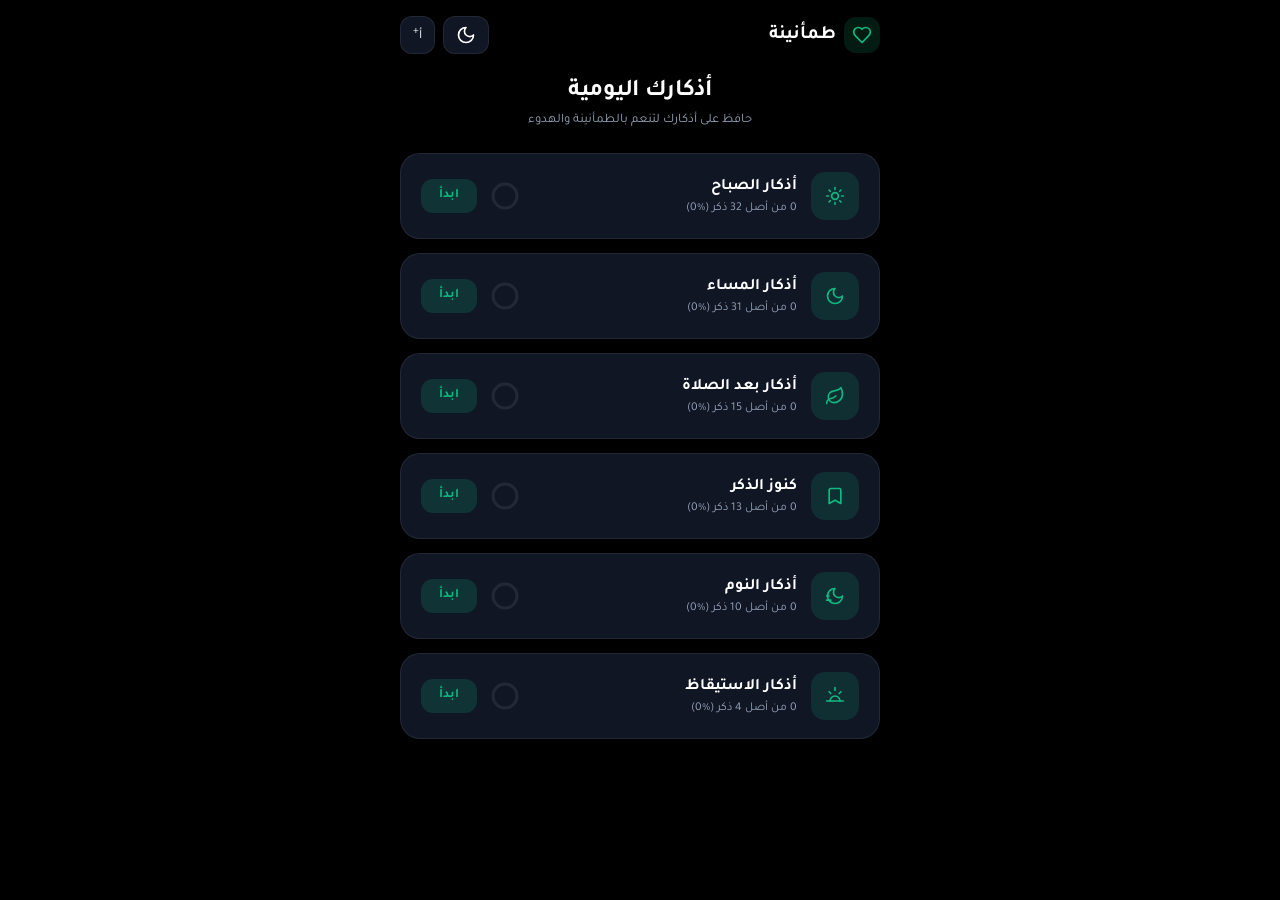
==== index.html @ 7665245e "Prevent touchend double-tap zoom on the counter" ====
<!DOCTYPE html>
<html lang="ar" dir="rtl" class="dark">
<head>
    <meta charset="UTF-8">
    <meta name="viewport" content="width=device-width, initial-scale=1.0, maximum-scale=1.0, user-scalable=no, viewport-fit=cover">
    <title>تطبيق الأذكار - طمأنينة</title>
    <link rel="manifest" href="manifest.json">
    <meta name="theme-color" content="#10b981">
    <link rel="apple-touch-icon" href="icons/icon.svg">
    <meta name="apple-mobile-web-app-capable" content="yes">
    <!-- خط Tajawal الأنيق -->
    <link href="https://fonts.googleapis.com/css2?family=Tajawal:wght@400;500;700&display=swap" rel="stylesheet">
    <style>
        :root {
            --bg-color: #ffffff;
            --text-color: #0f172a;
            --card-bg: #f8fafc;
            --card-border: #e2e8f0;
            --subtext: #64748b;
            --accent: #10b981;
            --accent-bg: rgba(16, 185, 129, 0.12);
            --icon-bg: rgba(16, 185, 129, 0.12);
        }

        /* الوضع الليلي الملكي: خلفية سوداء وبطاقات كحلية داكنة فاخرة */
        html.dark {
            --bg-color: #000000;
            --text-color: #ffffff;
            --card-bg: #111625;
            --card-border: rgba(255, 255, 255, 0.08);
            --subtext: #94a3b8;
            --accent: #10b981;
            --accent-bg: rgba(16, 185, 129, 0.18);
            --icon-bg: rgba(16, 185, 129, 0.15);
        }

        * {
            box-sizing: border-box;
            margin: 0;
            padding: 0;
            -webkit-tap-highlight-color: transparent;
            font-family: 'Tajawal', 'Segoe UI', Tahoma, -apple-system, BlinkMacSystemFont, sans-serif;
        }

        body {
            background-color: var(--bg-color);
            color: var(--text-color);
            min-height: 100vh;
            padding: 16px 16px 40px;
            display: flex;
            flex-direction: column;
            align-items: center;
            touch-action: manipulation;
            transition: background-color 0.3s ease, color 0.3s ease;
        }

        button {
            touch-action: manipulation;
            user-select: none;
            -webkit-user-select: none;
        }

        .container {
            width: 100%;
            max-width: 480px;
        }

        nav {
            width: 100%;
            max-width: 480px;
            display: flex;
            justify-content: space-between;
            align-items: center;
            margin-bottom: 24px;
        }

        .logo {
            display: flex;
            align-items: center;
            gap: 8px;
            font-weight: 700;
            font-size: 19px;
        }

        .logo-icon-box {
            padding: 8px;
            background-color: var(--icon-bg);
            color: var(--accent);
            border-radius: 12px;
            display: flex;
            align-items: center;
            justify-content: center;
        }

        .theme-btn {
            background: var(--card-bg);
            border: 1px solid var(--card-border);
            color: inherit;
            padding: 8px 12px;
            border-radius: 12px;
            cursor: pointer;
            display: flex;
            align-items: center;
            justify-content: center;
        }

        .nav-actions {
            display: flex;
            align-items: center;
            gap: 8px;
        }

        .header-title {
            text-align: center;
            margin-bottom: 24px;
        }

        .header-title h1 {
            font-size: 24px;
            font-weight: 700;
            margin-bottom: 6px;
            letter-spacing: -0.3px;
        }

        .header-title p {
            font-size: 13px;
            color: var(--subtext);
        }

        .card {
            background-color: var(--card-bg);
            border: 1px solid var(--card-border);
            border-radius: 20px;
            padding: 18px 20px;
            margin-bottom: 14px;
            display: flex;
            justify-content: space-between;
            align-items: center;
            cursor: pointer;
            box-shadow: 0 4px 20px rgba(0, 0, 0, 0.15);
            transition: transform 0.2s ease, border-color 0.2s ease;
        }

        .card:active {
            transform: scale(0.98);
        }

        .card-right {
            display: flex;
            align-items: center;
            gap: 14px;
        }

        .card-icon {
            width: 48px;
            height: 48px;
            background-color: var(--icon-bg);
            color: var(--accent);
            border-radius: 14px;
            display: flex;
            align-items: center;
            justify-content: center;
        }

        .card-title {
            font-size: 16px;
            font-weight: 700;
        }

        .card-desc {
            font-size: 12px;
            color: var(--subtext);
            margin-top: 4px;
            direction: rtl;
        }

        .card-left {
            display: flex;
            align-items: center;
            gap: 12px;
        }

        .btn-action {
            background-color: var(--accent-bg);
            color: var(--accent);
            border: none;
            padding: 9px 18px;
            border-radius: 12px;
            font-size: 13px;
            font-weight: 700;
            cursor: pointer;
        }

        .progress-ring-svg {
            width: 32px;
            height: 32px;
            transform: rotate(-90deg);
        }

        .progress-ring-circle-bg {
            stroke: var(--card-border);
            stroke-width: 3;
            fill: transparent;
        }

        .progress-ring-circle {
            stroke: var(--accent);
            stroke-width: 3;
            stroke-linecap: round;
            fill: transparent;
            transition: stroke-dashoffset 0.35s ease;
        }

        .hidden { display: none !important; }

        .top-bar {
            display: flex;
            justify-content: space-between;
            align-items: center;
            margin-bottom: 14px;
        }

        .btn-back {
            background: none;
            border: none;
            color: var(--subtext);
            font-size: 13px;
            font-weight: 500;
            cursor: pointer;
            display: flex;
            align-items: center;
            gap: 4px;
        }

        .progress-text {
            font-size: 12px;
            background: var(--card-border);
            padding: 4px 12px;
            border-radius: 20px;
            color: var(--subtext);
            font-weight: 500;
        }

        .btn-reset-section {
            background: rgba(220, 38, 38, 0.15);
            color: #ef4444;
            border: none;
            padding: 6px 10px;
            border-radius: 10px;
            font-size: 12px;
            font-weight: bold;
            cursor: pointer;
            display: flex;
            align-items: center;
            gap: 4px;
        }

        .progress-bar-bg {
            width: 100%;
            height: 6px;
            background: var(--card-border);
            border-radius: 10px;
            margin-bottom: 20px;
            overflow: hidden;
        }

        .progress-bar-fill {
            height: 100%;
            background: var(--accent);
            width: 0%;
            transition: width 0.3s ease;
        }

        .zikr-card {
            background: var(--card-bg);
            border: 1px solid var(--card-border);
            border-radius: 24px;
            padding: 24px;
            min-height: 340px;
            display: flex;
            flex-direction: column;
            justify-content: space-between;
            text-align: center;
            box-shadow: 0 8px 30px rgba(0, 0, 0, 0.2);
        }

        .zikr-text {
            font-size: 19px;
            line-height: 1.8;
            font-weight: 500;
            white-space: pre-line;
        }

        .zikr-benefit {
            font-size: 12px;
            color: var(--accent);
            background: var(--accent-bg);
            padding: 12px;
            border-radius: 14px;
            text-align: right;
            margin-top: 14px;
            line-height: 1.6;
            border: 1px solid rgba(16, 185, 129, 0.2);
        }

        .zikr-note {
            font-size: 12px;
            color: var(--subtext);
            background: var(--card-border);
            padding: 12px;
            border-radius: 14px;
            text-align: right;
            margin-top: 14px;
            line-height: 1.6;
            border: 1px solid transparent;
        }

        .controls {
            display: flex;
            flex-wrap: nowrap;
            align-items: center;
            justify-content: space-between;
            touch-action: manipulation;
            user-select: none;
            -webkit-user-select: none;
            margin-top: 24px;
            padding-top: 16px;
            border-top: 1px solid var(--card-border);
            gap: 6px;
        }

        .counter-btn {
            background-color: var(--accent);
            color: #ffffff;
            border: none;
            touch-action: none;
            padding: 14px 22px;
            min-height: 48px;
            border-radius: 16px;
            font-size: 18px;
            font-weight: 700;
            cursor: pointer;
            flex: 1;
            min-width: 0;
            display: flex;
            align-items: center;
            justify-content: center;
            gap: 6px;
            order: 1;
            box-shadow: 0 4px 12px rgba(16, 185, 129, 0.3);
        }

        .next-btn {
            background-color: var(--card-border);
            color: var(--text-color);
            border: none;
            width: 48px;
            height: 46px;
            padding: 0;
            border-radius: 16px;
            font-size: 13px;
            font-weight: 700;
            cursor: pointer;
            order: 2;
            display: flex;
            align-items: center;
            justify-content: center;
            flex: 0 0 48px;
        }

        .reset-item-btn {
            background-color: var(--card-border);
            color: var(--subtext);
            border: none;
            padding: 14px;
            border-radius: 16px;
            cursor: pointer;
            order: 3;
            display: flex;
            align-items: center;
            justify-content: center;
        }

        .icon-svg {
            width: 20px;
            height: 20px;
            fill: none;
            stroke: currentColor;
            stroke-width: 2;
            stroke-linecap: round;
            stroke-linejoin: round;
        }

        .modal-overlay {
            position: fixed;
            top:0; left:0; right:0; bottom:0;
            background: rgba(0,0,0,0.8);
            display: flex;
            align-items: center;
            justify-content: center;
            padding: 16px;
            z-index: 100;
        }

        .modal-box {
            background: var(--card-bg);
            border: 1px solid var(--card-border);
            padding: 24px;
            border-radius: 20px;
            max-width: 320px;
            width: 100%;
            text-align: center;
        }

        .modal-btns {
            display: flex;
            gap: 8px;
            margin-top: 16px;
        }

        .btn-confirm { flex: 1; padding: 11px; background: #dc2626; color: #fff; border: none; border-radius: 12px; font-weight: bold; cursor: pointer; }
        .btn-cancel { flex: 1; padding: 11px; background: var(--card-border); color: var(--text-color); border: none; border-radius: 12px; cursor: pointer; }
    </style>
</head>
<body>

    <div class="container">
        <nav>
            <div class="logo">
                <div class="logo-icon-box">
                    <svg class="icon-svg" viewBox="0 0 24 24"><path d="M19 14c1.49-1.46 3-3.21 3-5.5A5.5 5.5 0 0 0 16.5 3c-1.76 0-3 .5-4.5 2-1.5-1.5-2.74-2-4.5-2A5.5 5.5 0 0 0 2 8.5c0 2.3 1.5 4.05 3 5.5l7 7Z"/></svg>
                </div>
                <span>طمأنينة</span>
            </div>
            <div class="nav-actions">
                <button class="theme-btn" onclick="toggleTheme()" id="theme-btn">
                    <svg class="icon-svg" id="theme-icon" viewBox="0 0 24 24"><path d="M12 3a6 6 0 0 0 9 9 9 9 0 1 1-9-9Z"/></svg>
                </button>
                <button class="theme-btn" onclick="cycleFontSize()" id="font-size-btn" aria-label="تكبير خط الذكر" title="تكبير خط الذكر">
                    <span aria-hidden="true">أ<sup>+</sup></span>
                </button>
            </div>
        </nav>

        <div id="dashboard-view">
            <div class="header-title">
                <h1>أذكارك اليومية</h1>
                <p>حافظ على أذكارك لتنعم بالطمأنينة والهدوء</p>
            </div>

            <div id="sections-grid"></div>
        </div>

        <div id="zikr-view" class="hidden">
            <div class="top-bar">
                <button class="btn-back" onclick="showDashboard()">
                    <svg class="icon-svg" style="width: 16px; height: 16px;" viewBox="0 0 24 24"><path d="m9 18 6-6-6-6"/></svg>
                    الرئيسية
                </button>
                <div style="display: flex; gap: 8px; align-items: center;">
                    <span class="progress-text" id="progress-text">0 / 0 ذكر</span>
                    <button class="btn-reset-section" onclick="triggerResetSection()">
                        <svg class="icon-svg" style="width: 14px; height: 14px;" viewBox="0 0 24 24"><path d="M3 12a9 9 0 1 0 9-9 9.75 9.75 0 0 0-6.74 2.74L3 8"/><path d="M3 3v5h5"/></svg>
                        تصفير
                    </button>
                </div>
            </div>

            <div class="progress-bar-bg">
                <div class="progress-bar-fill" id="progress-bar"></div>
            </div>

            <div class="zikr-card">
                <div>
                    <p class="zikr-text" id="zikr-text"></p>
                    <div class="zikr-benefit hidden" id="zikr-benefit"></div>
                    <div class="zikr-note hidden" id="zikr-note"></div>
                </div>

                <div class="controls">
                    <button class="counter-btn" id="counter-btn">
                        <span id="counter-current">0</span> / <span id="counter-target" style="opacity: 0.7; font-size: 14px;">0</span>
                    </button>

                    <button class="next-btn" onclick="nextZikrManual()" aria-label="الذكر التالي">
                        <svg class="icon-svg" style="width: 16px; height: 16px;" viewBox="0 0 24 24"><path d="m15 18-6-6 6-6"/></svg>
                    </button>

                    <button class="next-btn" onclick="previousZikrManual()" id="previous-btn" aria-label="الذكر السابق">
                        <svg class="icon-svg" style="width: 16px; height: 16px;" viewBox="0 0 24 24"><path d="m9 18 6-6-6-6"/></svg>
                    </button>

                    <button class="reset-item-btn" onclick="resetCurrentCount()" title="تصفير العداد للذكر">
                        <svg class="icon-svg" style="width: 18px; height: 18px;" viewBox="0 0 24 24"><path d="M3 12a9 9 0 1 0 9-9 9.75 9.75 0 0 0-6.74 2.74L3 8"/><path d="M3 3v5h5"/></svg>
                    </button>
                </div>
            </div>
        </div>

        <div id="completion-view" class="hidden" style="text-align: center; padding-top: 40px;">
            <div class="logo-icon-box" style="width: 64px; height: 64px; margin: 0 auto 16px; border-radius: 50%;">
                <svg class="icon-svg" style="width: 32px; height: 32px;" viewBox="0 0 24 24"><path d="M11 20A7 7 0 0 1 9.8 6.1C15.5 5 17 4.48 19 2c1 2 2 4.18 2 8 0 5.5-4.78 10-10 10Z"/><path d="M2 21c0-3 1.85-5.36 5.08-6C9.5 14.52 12 13 13 12"/></svg>
            </div>
            <h2 style="font-size: 22px; font-weight: bold; margin-bottom: 8px;">🌿 بارك الله فيك</h2>
            <p style="font-size: 14px; color: var(--subtext); margin-bottom: 24px;">أتممت أذكار هذا القسم بالكامل.</p>
            <button class="btn-action" onclick="showDashboard()" style="padding: 12px 28px; font-size: 14px;">
                العودة للرئيسية
            </button>
        </div>
    </div>

    <div class="modal-overlay hidden" id="reset-modal">
        <div class="modal-box">
            <h3 style="font-size: 18px; font-weight: bold; margin-bottom: 8px;">تصفير القسم؟</h3>
            <p style="font-size: 13px; color: var(--subtext);">هل أنت متأكد من رغبتك في إعادة ضبط هذا القسم بالكامل؟</p>
            <div class="modal-btns">
                <button class="btn-confirm" onclick="confirmResetSection()">نعم، تصفير</button>
                <button class="btn-cancel" onclick="closeResetModal()">إلغاء</button>
            </div>
        </div>
    </div>

    <script src="data/azkar.js"></script>
    <script>
        function safeGetStorage(key, defaultValue) {
            try {
                var v = localStorage.getItem(key);
                return v ? JSON.parse(v) : defaultValue;
            } catch (e) { return defaultValue; }
        }
        function safeSetStorage(key, value) {
            try { localStorage.setItem(key, JSON.stringify(value)); } catch (e) {}
        }

        var iconsMap = {
            sun: '<svg class="icon-svg" viewBox="0 0 24 24"><circle cx="12" cy="12" r="4"/><path d="M12 2v2"/><path d="M12 20v2"/><path d="m4.93 4.93 1.41 1.41"/><path d="m17.66 17.66 1.41 1.41"/><path d="M2 12h2"/><path d="M20 12h2"/><path d="m6.34 17.66-1.41 1.41"/><path d="m19.07 4.93-1.41 1.41"/></svg>',
            moon: '<svg class="icon-svg" viewBox="0 0 24 24"><path d="M12 3a6 6 0 0 0 9 9 9 9 0 1 1-9-9Z"/></svg>',
            prayer: '<svg class="icon-svg" viewBox="0 0 24 24"><path d="M11 20A7 7 0 0 1 9.8 6.1C15.5 5 17 4.48 19 2c1 2 2 4.18 2 8 0 5.5-4.78 10-10 10Z"/><path d="M2 21c0-3 1.85-5.36 5.08-6C9.5 14.52 12 13 13 12"/></svg>',
            treasures: '<svg class="icon-svg" viewBox="0 0 24 24"><path d="m19 21-7-4-7 4V5a2 2 0 0 1 2-2h10a2 2 0 0 1 2 2v16z"/></svg>',
            sleep: '<svg class="icon-svg" viewBox="0 0 24 24"><path d="M12 3a6 6 0 0 0 9 9 9 9 0 1 1-9-9Z"/><path d="M2 12h3"/><path d="M2 17h5"/></svg>',
            wake: '<svg class="icon-svg" viewBox="0 0 24 24"><path d="M12 2v3"/><path d="m4.9 6.9 2.1 2.1"/><path d="m17 9 2.1-2.1"/><path d="M2 18h20"/><path d="M6 18a6 6 0 0 1 12 0"/></svg>'
        };

        var currentSection = null;
        var activeIndex = 0;
        var activeZikrCount = 0;
        var progressData = safeGetStorage('azkar_user_progress', {});
        var fontSizes = [19, 23, 27];
        var currentFontSize = safeGetStorage('azkar_font_size', 19);
        if (fontSizes.indexOf(currentFontSize) === -1) currentFontSize = 19;

        function initDashboard() {
            try {
                var grid = document.getElementById('sections-grid');
                if (!grid) return;
                grid.innerHTML = '';
                
                var r = 12;
                var circum = 2 * Math.PI * r;

                for (var i = 0; i < azkarData.length; i++) {
                    var section = azkarData[i];
                    var totalItems = section.items.length;
                    var savedIndex = (progressData[section.id] && progressData[section.id].currentIndex) || 0;
                    var isFinished = (progressData[section.id] && progressData[section.id].finished) || false;
                    
                    var percent = Math.round((savedIndex / totalItems) * 100);
                    if (isFinished) percent = 100;
                    if (percent > 100) percent = 100;

                    var offset = circum - (percent / 100) * circum;
                    var btnLabel = percent === 100 ? 'إعادة' : (savedIndex > 0 ? 'متابعة' : 'ابدأ');

                    var card = document.createElement('div');
                    card.className = "card";
                    card.setAttribute('onclick', "startSection('" + section.id + "')");

                    card.innerHTML = 
                        '<div class="card-right">' +
                            '<div class="card-icon">' + (iconsMap[section.iconKey] || '') + '</div>' +
                            '<div>' +
                                '<div class="card-title">' + section.title + '</div>' +
                                '<div class="card-desc">' + savedIndex + ' من أصل ' + totalItems + ' ذكر (%' + percent + ')</div>' +
                            '</div>' +
                        '</div>' +
                        '<div class="card-left">' +
                            '<svg class="progress-ring-svg">' +
                                '<circle class="progress-ring-circle-bg" cx="16" cy="16" r="' + r + '"/>' +
                                '<circle class="progress-ring-circle" cx="16" cy="16" r="' + r + '" stroke-dasharray="' + circum + '" stroke-dashoffset="' + offset + '"/>' +
                            '</svg>' +
                            '<button class="btn-action">' + btnLabel + '</button>' +
                        '</div>';

                    grid.appendChild(card);
                }
            } catch (e) {}
        }

        function startSection(sectionId) {
            try {
                currentSection = null;
                for (var i = 0; i < azkarData.length; i++) {
                    if (azkarData[i].id === sectionId) {
                        currentSection = azkarData[i];
                        break;
                    }
                }
                if (!currentSection) return;

                if (!progressData[sectionId]) {
                    progressData[sectionId] = { currentIndex: 0, currentZikrCount: 0, finished: false };
                }
                if (progressData[sectionId].finished) {
                    progressData[sectionId].currentIndex = 0;
                    progressData[sectionId].currentZikrCount = 0;
                    progressData[sectionId].finished = false;
                }

                activeIndex = progressData[sectionId].currentIndex || 0;
                activeZikrCount = progressData[sectionId].currentZikrCount || 0;

                if (activeIndex >= currentSection.items.length) {
                    activeIndex = 0;
                    activeZikrCount = 0;
                    saveProgress();
                }

                document.getElementById('dashboard-view').classList.add('hidden');
                document.getElementById('completion-view').classList.add('hidden');
                document.getElementById('zikr-view').classList.remove('hidden');
                
                renderZikr();
            } catch (e) {}
        }

        function renderZikr() {
            try {
                if (!currentSection || !currentSection.items) return;
                if (activeIndex >= currentSection.items.length) {
                    finishSection();
                    return;
                }

                var currentZikr = currentSection.items[activeIndex];
                document.getElementById('zikr-text').innerText = currentZikr.text;
                
                var benefitBox = document.getElementById('zikr-benefit');
                if (currentZikr.benefit) {
                    benefitBox.innerText = currentZikr.benefit;
                    benefitBox.classList.remove('hidden');
                } else {
                    benefitBox.classList.add('hidden');
                }

                var noteBox = document.getElementById('zikr-note');
                if (currentZikr.note) {
                    noteBox.innerText = currentZikr.note;
                    noteBox.classList.remove('hidden');
                } else {
                    noteBox.classList.add('hidden');
                }

                var total = currentSection.items.length;
                document.getElementById('progress-text').innerText = activeIndex + ' / ' + total + ' ذكر';
                var barPercent = Math.round((activeIndex / total) * 100);
                document.getElementById('progress-bar').style.width = barPercent + '%';

                document.getElementById('counter-current').innerText = activeZikrCount;
                document.getElementById('counter-target').innerText = currentZikr.count;

                var previousBtn = document.getElementById('previous-btn');
                if (previousBtn) {
                    var isFirstZikr = activeIndex === 0;
                    previousBtn.disabled = isFirstZikr;
                    previousBtn.style.opacity = isFirstZikr ? '0.4' : '1';
                    previousBtn.style.pointerEvents = isFirstZikr ? 'none' : 'auto';
                }
            } catch (e) {}
        }

        function incrementCounter() {
            try {
                if (!currentSection || !currentSection.items) return;
                var currentZikr = currentSection.items[activeIndex];
                if (activeZikrCount < currentZikr.count) {
                    activeZikrCount++;
                    document.getElementById('counter-current').innerText = activeZikrCount;
                    saveProgress();

                    if (navigator.vibrate) navigator.vibrate(15);

                    if (activeZikrCount === currentZikr.count) {
                        setTimeout(function() {
                            activeIndex++;
                            activeZikrCount = 0;
                            saveProgress();
                            renderZikr();
                        }, 350);
                    }
                }
            } catch (e) {}
        }

        function nextZikrManual() {
            try {
                activeIndex++;
                activeZikrCount = 0;
                saveProgress();
                renderZikr();
            } catch (e) {}
        }

        var lastCounterPointerTime = 0;

        function initCounterButton() {
            try {
                var counterButton = document.getElementById('counter-btn');
                if (!counterButton) return;

                var countFromDirectPress = function(event) {
                    event.preventDefault();
                    if (typeof event.button === 'number' && event.button !== 0) return;
                    lastCounterPointerTime = Date.now();
                    incrementCounter();
                };

                if ('PointerEvent' in window) {
                    counterButton.addEventListener('pointerdown', countFromDirectPress);
                } else if ('ontouchstart' in window) {
                    counterButton.addEventListener('touchstart', countFromDirectPress, { passive: false });
                }

                counterButton.addEventListener('touchend', function(event) {
                    event.preventDefault();
                }, { passive: false });

                counterButton.addEventListener('dblclick', function(event) {
                    event.preventDefault();
                });

                counterButton.addEventListener('keydown', function(event) {
                    if (event.key !== 'Enter' && event.key !== ' ') return;
                    event.preventDefault();
                    incrementCounter();
                });

                counterButton.addEventListener('click', function(event) {
                    event.preventDefault();
                    if (Date.now() - lastCounterPointerTime < 400) return;
                    incrementCounter();
                });
            } catch (e) {}
        }

        function previousZikrManual() {
            try {
                if (activeIndex === 0) return;
                activeIndex--;
                activeZikrCount = 0;
                saveProgress();
                renderZikr();
            } catch (e) {}
        }

        function resetCurrentCount() {
            try {
                activeZikrCount = 0;
                saveProgress();
                renderZikr();
            } catch (e) {}
        }

        function finishSection() {
            try {
                if (!currentSection) return;
                progressData[currentSection.id].finished = true;
                safeSetStorage('azkar_user_progress', progressData);

                document.getElementById('zikr-view').classList.add('hidden');
                document.getElementById('completion-view').classList.remove('hidden');
            } catch (e) {}
        }

        function saveProgress() {
            try {
                if (!currentSection) return;
                progressData[currentSection.id] = {
                    currentIndex: activeIndex,
                    currentZikrCount: activeZikrCount,
                    finished: false
                };
                safeSetStorage('azkar_user_progress', progressData);
            } catch (e) {}
        }

        function triggerResetSection() {
            document.getElementById('reset-modal').classList.remove('hidden');
        }
        function closeResetModal() {
            document.getElementById('reset-modal').classList.add('hidden');
        }
        function confirmResetSection() {
            activeZikrCount = 0;
            activeIndex = 0;
            saveProgress();
            closeResetModal();
            renderZikr();
        }

        function showDashboard() {
            document.getElementById('zikr-view').classList.add('hidden');
            document.getElementById('completion-view').classList.add('hidden');
            document.getElementById('dashboard-view').classList.remove('hidden');
            initDashboard();
        }

        function applyFontSize() {
            var zikrText = document.getElementById('zikr-text');
            if (zikrText) zikrText.style.fontSize = currentFontSize + 'px';
        }

        function cycleFontSize() {
            try {
                var currentIndex = fontSizes.indexOf(currentFontSize);
                currentFontSize = fontSizes[(currentIndex + 1) % fontSizes.length];
                safeSetStorage('azkar_font_size', currentFontSize);
                applyFontSize();
            } catch (e) {}
        }

        function toggleTheme() {
            try {
                var isDark = document.documentElement.classList.toggle('dark');
                safeSetStorage('azkar_dark_mode', isDark);
                updateThemeIcon(isDark);
            } catch (e) {}
        }

        function updateThemeIcon(isDark) {
            var icon = document.getElementById('theme-icon');
            if (icon) {
                if (isDark) {
                    icon.innerHTML = '<path d="M12 3a6 6 0 0 0 9 9 9 9 0 1 1-9-9Z"/>';
                } else {
                    icon.innerHTML = '<circle cx="12" cy="12" r="4"/><path d="M12 2v2"/><path d="M12 20v2"/><path d="m4.93 4.93 1.41 1.41"/><path d="m17.66 17.66 1.41 1.41"/><path d="M2 12h2"/><path d="M20 12h2"/><path d="m6.34 17.66-1.41 1.41"/><path d="m19.07 4.93-1.41 1.41"/>';
                }
            }
        }

        var savedDarkMode = safeGetStorage('azkar_dark_mode', true);
        if (savedDarkMode) {
            document.documentElement.classList.add('dark');
            updateThemeIcon(true);
        } else {
            document.documentElement.classList.remove('dark');
            updateThemeIcon(false);
        }

        applyFontSize();
        initCounterButton();
        initDashboard();

        try {
            if ('serviceWorker' in navigator) {
                navigator.serviceWorker.register('./sw.js').catch(function() {});
            }
        } catch (e) {}
    </script>
</body>
</html>
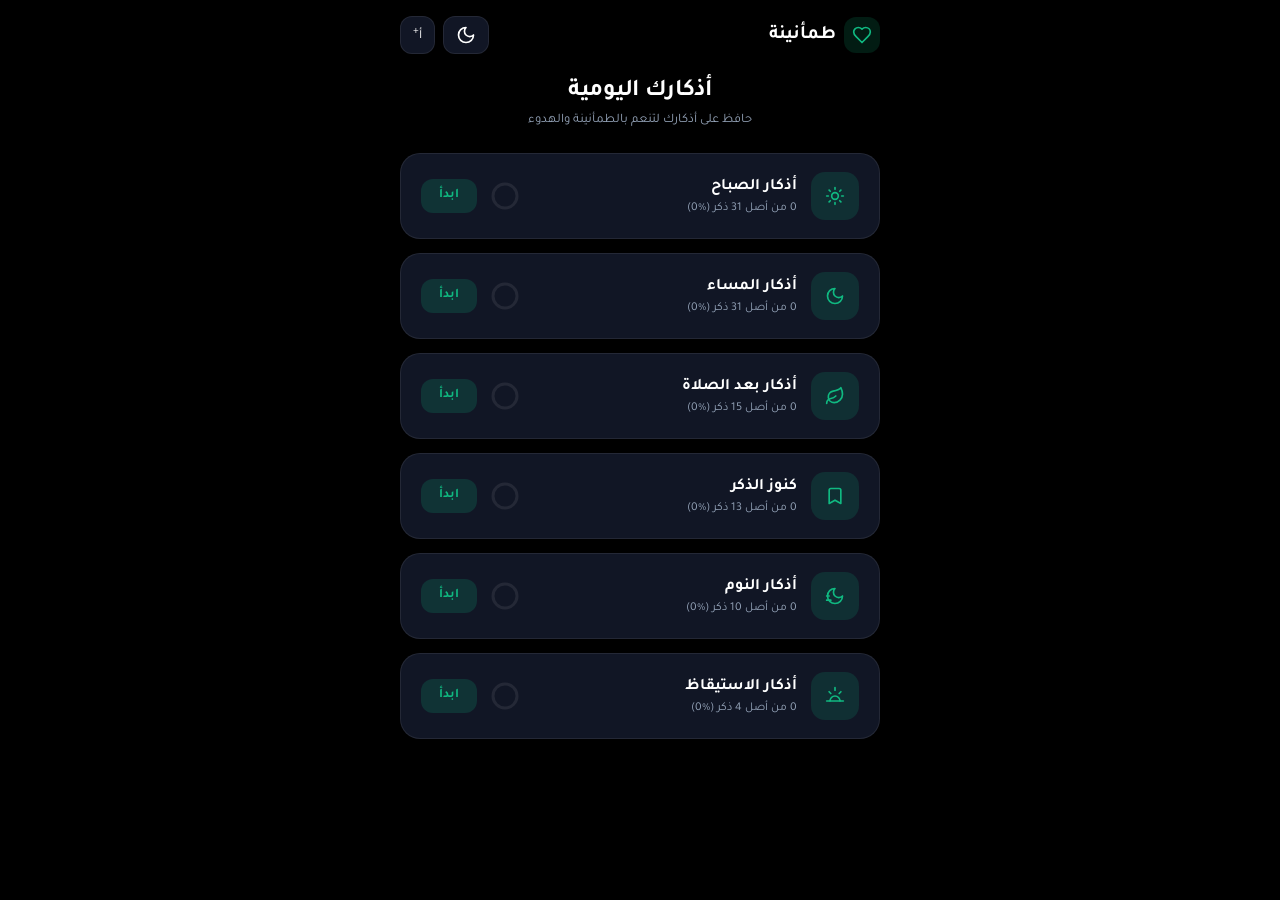
==== commit 7aa02bb3: "Render Quranic text in the Uthmanic Hafs mushaf font" ====
--- a/index.html
+++ b/index.html
@@ -11,6 +11,14 @@
     <!-- خط Tajawal الأنيق -->
     <link href="https://fonts.googleapis.com/css2?family=Tajawal:wght@400;500;700&display=swap" rel="stylesheet">
     <style>
+        @font-face {
+            font-family: 'UthmanicHafs';
+            src: url('./fonts/UthmanicHafs1Ver18.woff2') format('woff2');
+            font-display: swap;
+            font-style: normal;
+            font-weight: 400;
+        }
+
         :root {
             --bg-color: #ffffff;
             --text-color: #0f172a;
@@ -285,10 +293,27 @@
         }
 
         .zikr-text {
-            font-size: 19px;
+            font-size: 1em;
             line-height: 1.8;
             font-weight: 500;
             white-space: pre-line;
+        }
+
+        .quran-text {
+            font-family: 'UthmanicHafs', 'Traditional Arabic', serif;
+            line-height: 2.6;
+            font-size: 1.3em;
+            font-weight: 400;
+        }
+
+        .quran-text .quran-segment {
+            font-family: 'UthmanicHafs', 'Traditional Arabic', serif;
+        }
+
+        .quran-text .non-quran-segment {
+            font-family: 'Tajawal', 'Segoe UI', Tahoma, -apple-system, BlinkMacSystemFont, sans-serif;
+            font-size: 0.76923077em;
+            font-weight: 500;
         }
 
         .zikr-benefit {
@@ -471,7 +496,7 @@
             </div>
 
             <div class="zikr-card">
-                <div>
+                <div id="zikr-content">
                     <p class="zikr-text" id="zikr-text"></p>
                     <div class="zikr-benefit hidden" id="zikr-benefit"></div>
                     <div class="zikr-note hidden" id="zikr-note"></div>
@@ -642,7 +667,9 @@
                 }
 
                 var currentZikr = currentSection.items[activeIndex];
-                document.getElementById('zikr-text').innerText = currentZikr.text;
+                var zikrText = document.getElementById('zikr-text');
+                renderZikrText(zikrText, currentZikr.text);
+                applyFontSize();
                 
                 var benefitBox = document.getElementById('zikr-benefit');
                 if (currentZikr.benefit) {
@@ -676,6 +703,50 @@
                     previousBtn.style.pointerEvents = isFirstZikr ? 'none' : 'auto';
                 }
             } catch (e) {}
+        }
+
+        function appendZikrSegment(container, text, className) {
+            var segment = document.createElement('span');
+            segment.className = className;
+            segment.textContent = text;
+            container.appendChild(segment);
+        }
+
+        function renderZikrText(textElement, text) {
+            if (!textElement) return;
+
+            var hasUthmaniText = /[ٱۥۦ۟ۚۗۖ]/.test(text);
+            textElement.classList.toggle('quran-text', hasUthmaniText);
+
+            if (!hasUthmaniText) {
+                textElement.textContent = text;
+                return;
+            }
+
+            textElement.textContent = '';
+            var lines = text.split('\n');
+            var istiadhah = 'أَعُوذُ بِاللهِ مِنَ الشَّيْطَانِ الرَّجِيمِ';
+            var basmalah = 'بِسْمِ اللهِ الرَّحْمَنِ الرَّحِيمِ';
+
+            for (var i = 0; i < lines.length; i++) {
+                var line = lines[i];
+
+                if (line === istiadhah || line === basmalah) {
+                    appendZikrSegment(textElement, line, 'non-quran-segment');
+                } else {
+                    var referenceMatch = line.match(/^(.*?)(\s*\[[^\]]+\])$/);
+                    if (referenceMatch) {
+                        appendZikrSegment(textElement, referenceMatch[1], 'quran-segment');
+                        appendZikrSegment(textElement, referenceMatch[2], 'non-quran-segment');
+                    } else {
+                        appendZikrSegment(textElement, line, 'quran-segment');
+                    }
+                }
+
+                if (i < lines.length - 1) {
+                    textElement.appendChild(document.createTextNode('\n'));
+                }
+            }
         }
 
         function incrementCounter() {
@@ -815,8 +886,8 @@
         }
 
         function applyFontSize() {
-            var zikrText = document.getElementById('zikr-text');
-            if (zikrText) zikrText.style.fontSize = currentFontSize + 'px';
+            var zikrContent = document.getElementById('zikr-content');
+            if (zikrContent) zikrContent.style.fontSize = currentFontSize + 'px';
         }
 
         function cycleFontSize() {
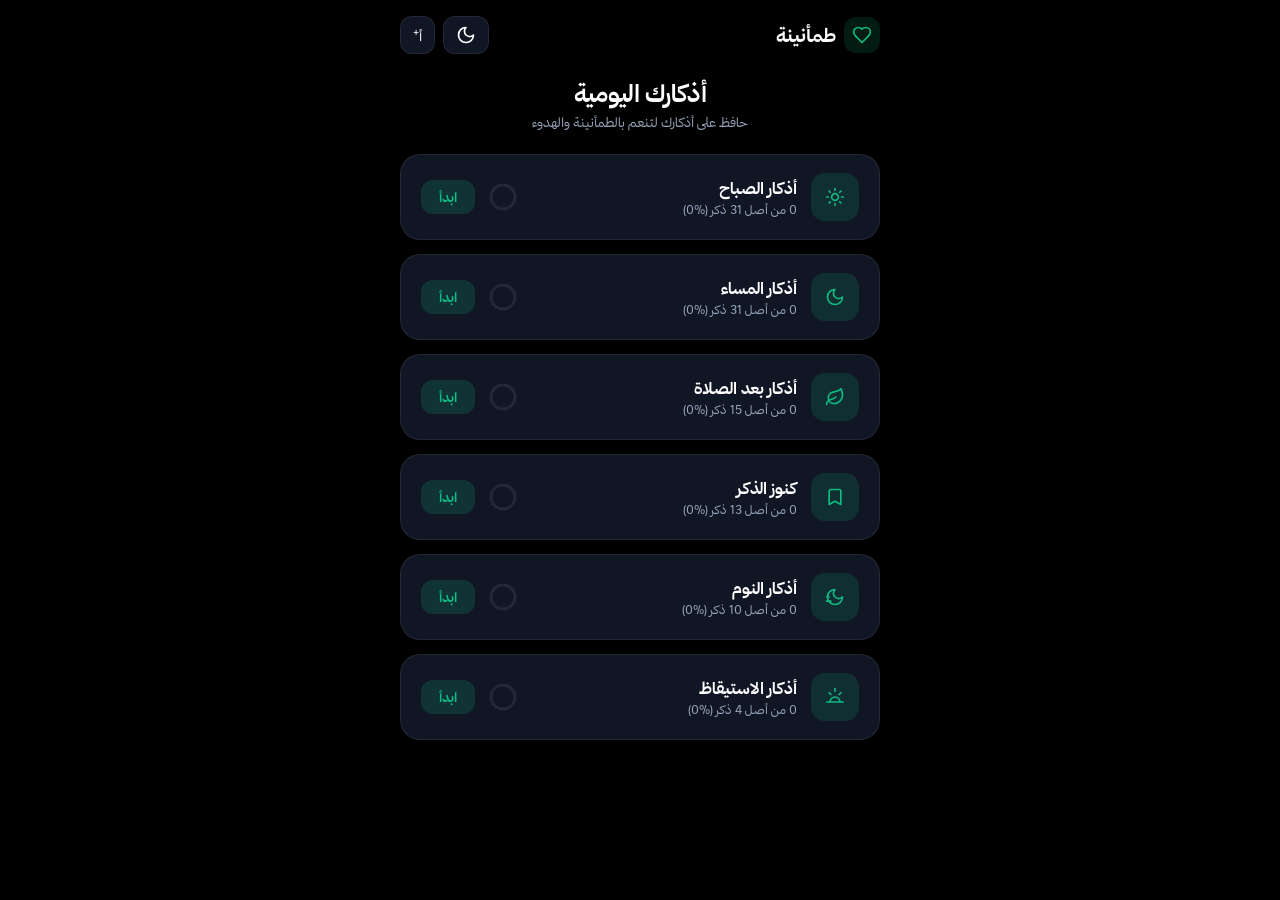
==== commit 347262f0: "Switch UI and zikr text to Thmanyah fonts" ====
--- a/index.html
+++ b/index.html
@@ -8,9 +8,55 @@
     <meta name="theme-color" content="#10b981">
     <link rel="apple-touch-icon" href="icons/icon.svg">
     <meta name="apple-mobile-web-app-capable" content="yes">
-    <!-- خط Tajawal الأنيق -->
-    <link href="https://fonts.googleapis.com/css2?family=Tajawal:wght@400;500;700&display=swap" rel="stylesheet">
     <style>
+        @font-face {
+            font-family: 'Thmanyah Sans';
+            src: url('./fonts/thmanyah/thmanyahsans-Regular.woff2') format('woff2');
+            font-display: swap;
+            font-style: normal;
+            font-weight: 400;
+        }
+
+        @font-face {
+            font-family: 'Thmanyah Sans';
+            src: url('./fonts/thmanyah/thmanyahsans-Medium.woff2') format('woff2');
+            font-display: swap;
+            font-style: normal;
+            font-weight: 500;
+        }
+
+        @font-face {
+            font-family: 'Thmanyah Sans';
+            src: url('./fonts/thmanyah/thmanyahsans-Bold.woff2') format('woff2');
+            font-display: swap;
+            font-style: normal;
+            font-weight: 700;
+        }
+
+        @font-face {
+            font-family: 'Thmanyah Serif Text';
+            src: url('./fonts/thmanyah/thmanyahseriftext-Regular.woff2') format('woff2');
+            font-display: swap;
+            font-style: normal;
+            font-weight: 400;
+        }
+
+        @font-face {
+            font-family: 'Thmanyah Serif Text';
+            src: url('./fonts/thmanyah/thmanyahseriftext-Medium.woff2') format('woff2');
+            font-display: swap;
+            font-style: normal;
+            font-weight: 500;
+        }
+
+        @font-face {
+            font-family: 'Thmanyah Serif Text';
+            src: url('./fonts/thmanyah/thmanyahseriftext-Bold.woff2') format('woff2');
+            font-display: swap;
+            font-style: normal;
+            font-weight: 700;
+        }
+
         @font-face {
             font-family: 'UthmanicHafs';
             src: url('./fonts/UthmanicHafs1Ver18.woff2') format('woff2');
@@ -47,7 +93,7 @@
             margin: 0;
             padding: 0;
             -webkit-tap-highlight-color: transparent;
-            font-family: 'Tajawal', 'Segoe UI', Tahoma, -apple-system, BlinkMacSystemFont, sans-serif;
+            font-family: 'Thmanyah Sans', 'Segoe UI', Tahoma, -apple-system, BlinkMacSystemFont, sans-serif;
         }
 
         body {
@@ -293,6 +339,7 @@
         }
 
         .zikr-text {
+            font-family: 'Thmanyah Serif Text', 'UthmanicHafs', 'Traditional Arabic', serif;
             font-size: 1em;
             line-height: 1.8;
             font-weight: 500;
@@ -300,20 +347,10 @@
         }
 
         .quran-text {
-            font-family: 'UthmanicHafs', 'Traditional Arabic', serif;
-            line-height: 2.6;
+            font-family: 'Thmanyah Serif Text', 'UthmanicHafs', 'Traditional Arabic', serif;
+            line-height: 2.2;
             font-size: 1.3em;
             font-weight: 400;
-        }
-
-        .quran-text .quran-segment {
-            font-family: 'UthmanicHafs', 'Traditional Arabic', serif;
-        }
-
-        .quran-text .non-quran-segment {
-            font-family: 'Tajawal', 'Segoe UI', Tahoma, -apple-system, BlinkMacSystemFont, sans-serif;
-            font-size: 0.76923077em;
-            font-weight: 500;
         }
 
         .zikr-benefit {
@@ -668,7 +705,9 @@
 
                 var currentZikr = currentSection.items[activeIndex];
                 var zikrText = document.getElementById('zikr-text');
-                renderZikrText(zikrText, currentZikr.text);
+                var hasUthmaniText = /[ٱۥۦ۟ۚۗۖ]/.test(currentZikr.text);
+                zikrText.classList.toggle('quran-text', hasUthmaniText);
+                zikrText.textContent = currentZikr.text;
                 applyFontSize();
                 
                 var benefitBox = document.getElementById('zikr-benefit');
@@ -705,50 +744,6 @@
             } catch (e) {}
         }
 
-        function appendZikrSegment(container, text, className) {
-            var segment = document.createElement('span');
-            segment.className = className;
-            segment.textContent = text;
-            container.appendChild(segment);
-        }
-
-        function renderZikrText(textElement, text) {
-            if (!textElement) return;
-
-            var hasUthmaniText = /[ٱۥۦ۟ۚۗۖ]/.test(text);
-            textElement.classList.toggle('quran-text', hasUthmaniText);
-
-            if (!hasUthmaniText) {
-                textElement.textContent = text;
-                return;
-            }
-
-            textElement.textContent = '';
-            var lines = text.split('\n');
-            var istiadhah = 'أَعُوذُ بِاللهِ مِنَ الشَّيْطَانِ الرَّجِيمِ';
-            var basmalah = 'بِسْمِ اللهِ الرَّحْمَنِ الرَّحِيمِ';
-
-            for (var i = 0; i < lines.length; i++) {
-                var line = lines[i];
-
-                if (line === istiadhah || line === basmalah) {
-                    appendZikrSegment(textElement, line, 'non-quran-segment');
-                } else {
-                    var referenceMatch = line.match(/^(.*?)(\s*\[[^\]]+\])$/);
-                    if (referenceMatch) {
-                        appendZikrSegment(textElement, referenceMatch[1], 'quran-segment');
-                        appendZikrSegment(textElement, referenceMatch[2], 'non-quran-segment');
-                    } else {
-                        appendZikrSegment(textElement, line, 'quran-segment');
-                    }
-                }
-
-                if (i < lines.length - 1) {
-                    textElement.appendChild(document.createTextNode('\n'));
-                }
-            }
-        }
-
         function incrementCounter() {
             try {
                 if (!currentSection || !currentSection.items) return;
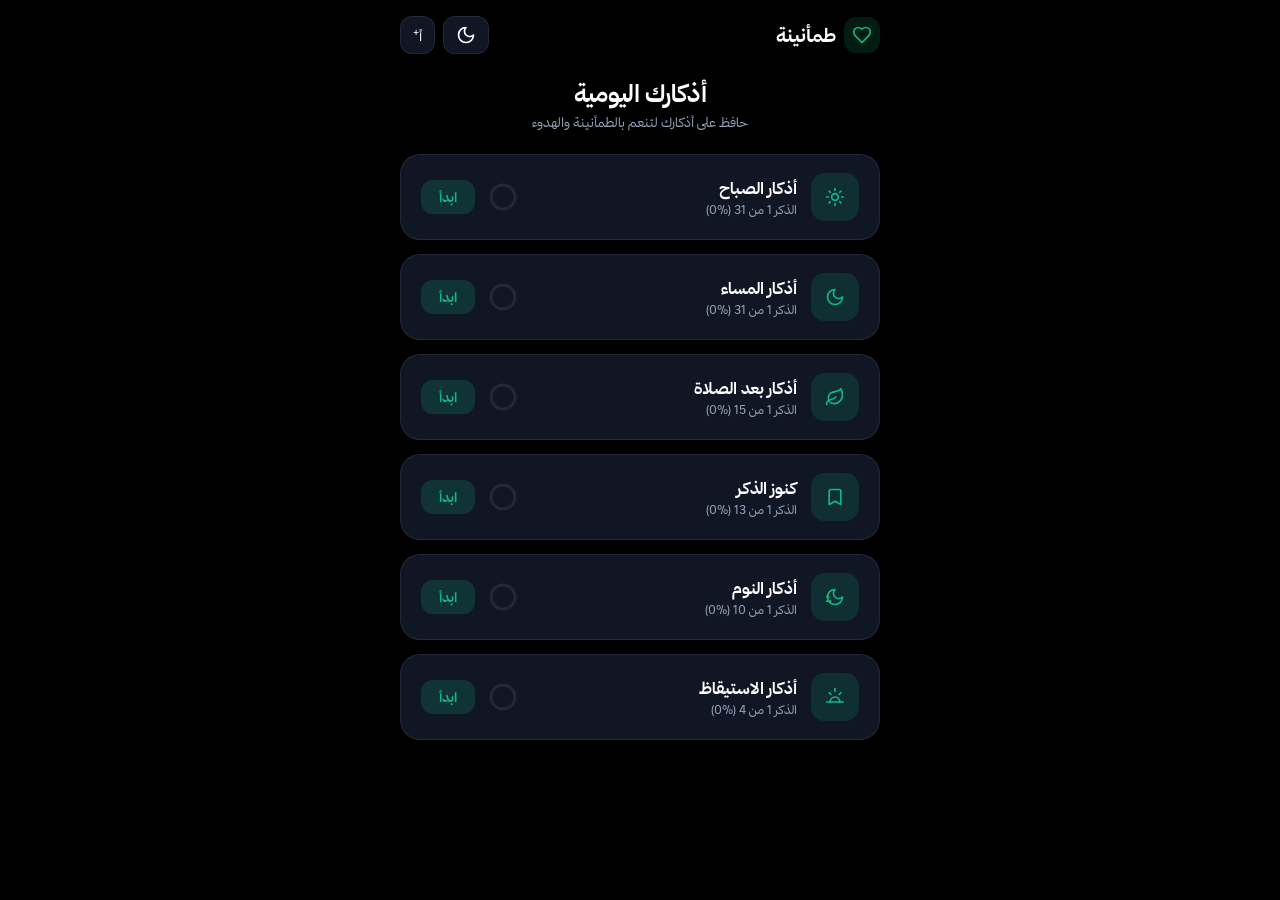
==== commit db078ad9: "fix: إصلاحات كود للعدّاد وعرض التقدّم والوصولية - منع العدّ المزدوج مع لوحة المفاتيح بضبط lastCounte" ====
--- a/index.html
+++ b/index.html
@@ -2,12 +2,17 @@
 <html lang="ar" dir="rtl" class="dark">
 <head>
     <meta charset="UTF-8">
-    <meta name="viewport" content="width=device-width, initial-scale=1.0, maximum-scale=1.0, user-scalable=no, viewport-fit=cover">
+    <meta name="viewport" content="width=device-width, initial-scale=1.0, viewport-fit=cover">
     <title>تطبيق الأذكار - طمأنينة</title>
     <link rel="manifest" href="manifest.json">
     <meta name="theme-color" content="#10b981">
-    <link rel="apple-touch-icon" href="icons/icon.svg">
+    <link rel="icon" type="image/svg+xml" href="icons/icon.svg">
+    <link rel="icon" type="image/png" sizes="192x192" href="icons/icon-192.png">
+    <link rel="apple-touch-icon" href="icons/apple-touch-icon.png">
     <meta name="apple-mobile-web-app-capable" content="yes">
+    <meta name="mobile-web-app-capable" content="yes">
+    <meta name="apple-mobile-web-app-status-bar-style" content="black">
+    <meta name="apple-mobile-web-app-title" content="طمأنينة">
     <style>
         @font-face {
             font-family: 'Thmanyah Sans';
@@ -520,7 +525,7 @@
                     الرئيسية
                 </button>
                 <div style="display: flex; gap: 8px; align-items: center;">
-                    <span class="progress-text" id="progress-text">0 / 0 ذكر</span>
+                    <span class="progress-text" id="progress-text" aria-live="polite">الذكر 1 من 1</span>
                     <button class="btn-reset-section" onclick="triggerResetSection()">
                         <svg class="icon-svg" style="width: 14px; height: 14px;" viewBox="0 0 24 24"><path d="M3 12a9 9 0 1 0 9-9 9.75 9.75 0 0 0-6.74 2.74L3 8"/><path d="M3 3v5h5"/></svg>
                         تصفير
@@ -540,7 +545,7 @@
                 </div>
 
                 <div class="controls">
-                    <button class="counter-btn" id="counter-btn">
+                    <button class="counter-btn" id="counter-btn" aria-label="عدّ الذكر">
                         <span id="counter-current">0</span> / <span id="counter-target" style="opacity: 0.7; font-size: 14px;">0</span>
                     </button>
 
@@ -626,12 +631,20 @@
                     var savedIndex = (progressData[section.id] && progressData[section.id].currentIndex) || 0;
                     var isFinished = (progressData[section.id] && progressData[section.id].finished) || false;
                     
-                    var percent = Math.round((savedIndex / totalItems) * 100);
-                    if (isFinished) percent = 100;
-                    if (percent > 100) percent = 100;
+                    if (savedIndex > totalItems) savedIndex = totalItems;
+
+                    var percent, displayNum;
+                    if (isFinished) {
+                        percent = 100;
+                        displayNum = totalItems;
+                    } else {
+                        percent = Math.round((savedIndex / totalItems) * 100);
+                        if (percent > 100) percent = 100;
+                        displayNum = Math.min(savedIndex + 1, totalItems);
+                    }
 
                     var offset = circum - (percent / 100) * circum;
-                    var btnLabel = percent === 100 ? 'إعادة' : (savedIndex > 0 ? 'متابعة' : 'ابدأ');
+                    var btnLabel = isFinished ? 'إعادة' : (savedIndex > 0 ? 'متابعة' : 'ابدأ');
 
                     var card = document.createElement('div');
                     card.className = "card";
@@ -642,7 +655,7 @@
                             '<div class="card-icon">' + (iconsMap[section.iconKey] || '') + '</div>' +
                             '<div>' +
                                 '<div class="card-title">' + section.title + '</div>' +
-                                '<div class="card-desc">' + savedIndex + ' من أصل ' + totalItems + ' ذكر (%' + percent + ')</div>' +
+                                '<div class="card-desc">الذكر ' + displayNum + ' من ' + totalItems + ' (%' + percent + ')</div>' +
                             '</div>' +
                         '</div>' +
                         '<div class="card-left">' +
@@ -727,7 +740,7 @@
                 }
 
                 var total = currentSection.items.length;
-                document.getElementById('progress-text').innerText = activeIndex + ' / ' + total + ' ذكر';
+                document.getElementById('progress-text').innerText = 'الذكر ' + (activeIndex + 1) + ' من ' + total;
                 var barPercent = Math.round((activeIndex / total) * 100);
                 document.getElementById('progress-bar').style.width = barPercent + '%';
 
@@ -783,22 +796,56 @@
                 var counterButton = document.getElementById('counter-btn');
                 if (!counterButton) return;
 
-                var countFromDirectPress = function(event) {
-                    event.preventDefault();
+                var MOVE_THRESHOLD = 10;
+                var pressTracking = false;
+                var pressStartX = 0;
+                var pressStartY = 0;
+
+                var beginPress = function(x, y) {
+                    pressTracking = true;
+                    pressStartX = x;
+                    pressStartY = y;
+                };
+
+                var endPress = function(event, x, y) {
+                    if (!pressTracking) return;
+                    pressTracking = false;
                     if (typeof event.button === 'number' && event.button !== 0) return;
+                    var dx = x - pressStartX;
+                    var dy = y - pressStartY;
+                    if (Math.sqrt(dx * dx + dy * dy) > MOVE_THRESHOLD) return;
                     lastCounterPointerTime = Date.now();
                     incrementCounter();
                 };
 
                 if ('PointerEvent' in window) {
-                    counterButton.addEventListener('pointerdown', countFromDirectPress);
+                    counterButton.addEventListener('pointerdown', function(event) {
+                        if (typeof event.button === 'number' && event.button !== 0) return;
+                        beginPress(event.clientX, event.clientY);
+                    });
+                    counterButton.addEventListener('pointerup', function(event) {
+                        event.preventDefault();
+                        endPress(event, event.clientX, event.clientY);
+                    });
+                    counterButton.addEventListener('pointercancel', function() {
+                        pressTracking = false;
+                    });
                 } else if ('ontouchstart' in window) {
-                    counterButton.addEventListener('touchstart', countFromDirectPress, { passive: false });
-                }
-
-                counterButton.addEventListener('touchend', function(event) {
-                    event.preventDefault();
-                }, { passive: false });
+                    counterButton.addEventListener('touchstart', function(event) {
+                        var t = event.changedTouches && event.changedTouches[0];
+                        if (!t) return;
+                        beginPress(t.clientX, t.clientY);
+                    }, { passive: true });
+                    counterButton.addEventListener('touchend', function(event) {
+                        event.preventDefault();
+                        var t = event.changedTouches && event.changedTouches[0];
+                        if (!t) { pressTracking = false; return; }
+                        endPress(event, t.clientX, t.clientY);
+                    }, { passive: false });
+                    counterButton.addEventListener('touchcancel', function() {
+                        pressTracking = false;
+                    });
+                }
 
                 counterButton.addEventListener('dblclick', function(event) {
                     event.preventDefault();
@@ -807,6 +854,7 @@
                 counterButton.addEventListener('keydown', function(event) {
                     if (event.key !== 'Enter' && event.key !== ' ') return;
                     event.preventDefault();
+                    lastCounterPointerTime = Date.now();
                     incrementCounter();
                 });
 
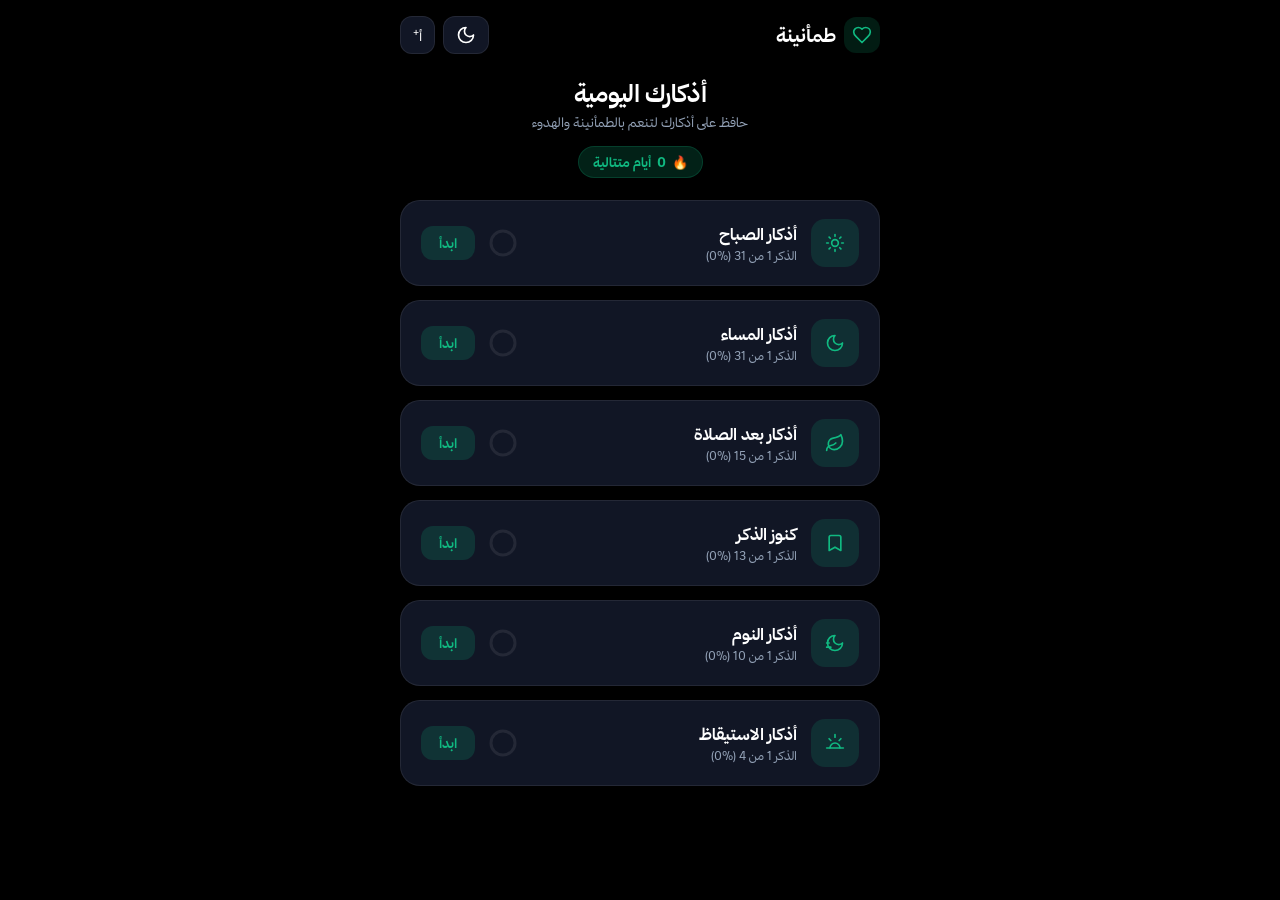
==== commit 878c7375: "feat: ضبط يومي تلقائي وعداد أيام متتالية، وفصل CSS/JS، وتحسينات PWA - theme-color يتبع وضع النظام (ف" ====
--- a/index.html
+++ b/index.html
@@ -5,7 +5,8 @@
     <meta name="viewport" content="width=device-width, initial-scale=1.0, viewport-fit=cover">
     <title>تطبيق الأذكار - طمأنينة</title>
     <link rel="manifest" href="manifest.json">
-    <meta name="theme-color" content="#10b981">
+    <meta name="theme-color" content="#000000" media="(prefers-color-scheme: dark)">
+    <meta name="theme-color" content="#ffffff" media="(prefers-color-scheme: light)">
     <link rel="icon" type="image/svg+xml" href="icons/icon.svg">
     <link rel="icon" type="image/png" sizes="192x192" href="icons/icon-192.png">
     <link rel="apple-touch-icon" href="icons/apple-touch-icon.png">
@@ -13,481 +14,7 @@
     <meta name="mobile-web-app-capable" content="yes">
     <meta name="apple-mobile-web-app-status-bar-style" content="black">
     <meta name="apple-mobile-web-app-title" content="طمأنينة">
-    <style>
-        @font-face {
-            font-family: 'Thmanyah Sans';
-            src: url('./fonts/thmanyah/thmanyahsans-Regular.woff2') format('woff2');
-            font-display: swap;
-            font-style: normal;
-            font-weight: 400;
-        }
-
-        @font-face {
-            font-family: 'Thmanyah Sans';
-            src: url('./fonts/thmanyah/thmanyahsans-Medium.woff2') format('woff2');
-            font-display: swap;
-            font-style: normal;
-            font-weight: 500;
-        }
-
-        @font-face {
-            font-family: 'Thmanyah Sans';
-            src: url('./fonts/thmanyah/thmanyahsans-Bold.woff2') format('woff2');
-            font-display: swap;
-            font-style: normal;
-            font-weight: 700;
-        }
-
-        @font-face {
-            font-family: 'Thmanyah Serif Text';
-            src: url('./fonts/thmanyah/thmanyahseriftext-Regular.woff2') format('woff2');
-            font-display: swap;
-            font-style: normal;
-            font-weight: 400;
-        }
-
-        @font-face {
-            font-family: 'Thmanyah Serif Text';
-            src: url('./fonts/thmanyah/thmanyahseriftext-Medium.woff2') format('woff2');
-            font-display: swap;
-            font-style: normal;
-            font-weight: 500;
-        }
-
-        @font-face {
-            font-family: 'Thmanyah Serif Text';
-            src: url('./fonts/thmanyah/thmanyahseriftext-Bold.woff2') format('woff2');
-            font-display: swap;
-            font-style: normal;
-            font-weight: 700;
-        }
-
-        @font-face {
-            font-family: 'UthmanicHafs';
-            src: url('./fonts/UthmanicHafs1Ver18.woff2') format('woff2');
-            font-display: swap;
-            font-style: normal;
-            font-weight: 400;
-        }
-
-        :root {
-            --bg-color: #ffffff;
-            --text-color: #0f172a;
-            --card-bg: #f8fafc;
-            --card-border: #e2e8f0;
-            --subtext: #64748b;
-            --accent: #10b981;
-            --accent-bg: rgba(16, 185, 129, 0.12);
-            --icon-bg: rgba(16, 185, 129, 0.12);
-        }
-
-        /* الوضع الليلي الملكي: خلفية سوداء وبطاقات كحلية داكنة فاخرة */
-        html.dark {
-            --bg-color: #000000;
-            --text-color: #ffffff;
-            --card-bg: #111625;
-            --card-border: rgba(255, 255, 255, 0.08);
-            --subtext: #94a3b8;
-            --accent: #10b981;
-            --accent-bg: rgba(16, 185, 129, 0.18);
-            --icon-bg: rgba(16, 185, 129, 0.15);
-        }
-
-        * {
-            box-sizing: border-box;
-            margin: 0;
-            padding: 0;
-            -webkit-tap-highlight-color: transparent;
-            font-family: 'Thmanyah Sans', 'Segoe UI', Tahoma, -apple-system, BlinkMacSystemFont, sans-serif;
-        }
-
-        body {
-            background-color: var(--bg-color);
-            color: var(--text-color);
-            min-height: 100vh;
-            padding: 16px 16px 40px;
-            display: flex;
-            flex-direction: column;
-            align-items: center;
-            touch-action: manipulation;
-            transition: background-color 0.3s ease, color 0.3s ease;
-        }
-
-        button {
-            touch-action: manipulation;
-            user-select: none;
-            -webkit-user-select: none;
-        }
-
-        .container {
-            width: 100%;
-            max-width: 480px;
-        }
-
-        nav {
-            width: 100%;
-            max-width: 480px;
-            display: flex;
-            justify-content: space-between;
-            align-items: center;
-            margin-bottom: 24px;
-        }
-
-        .logo {
-            display: flex;
-            align-items: center;
-            gap: 8px;
-            font-weight: 700;
-            font-size: 19px;
-        }
-
-        .logo-icon-box {
-            padding: 8px;
-            background-color: var(--icon-bg);
-            color: var(--accent);
-            border-radius: 12px;
-            display: flex;
-            align-items: center;
-            justify-content: center;
-        }
-
-        .theme-btn {
-            background: var(--card-bg);
-            border: 1px solid var(--card-border);
-            color: inherit;
-            padding: 8px 12px;
-            border-radius: 12px;
-            cursor: pointer;
-            display: flex;
-            align-items: center;
-            justify-content: center;
-        }
-
-        .nav-actions {
-            display: flex;
-            align-items: center;
-            gap: 8px;
-        }
-
-        .header-title {
-            text-align: center;
-            margin-bottom: 24px;
-        }
-
-        .header-title h1 {
-            font-size: 24px;
-            font-weight: 700;
-            margin-bottom: 6px;
-            letter-spacing: -0.3px;
-        }
-
-        .header-title p {
-            font-size: 13px;
-            color: var(--subtext);
-        }
-
-        .card {
-            background-color: var(--card-bg);
-            border: 1px solid var(--card-border);
-            border-radius: 20px;
-            padding: 18px 20px;
-            margin-bottom: 14px;
-            display: flex;
-            justify-content: space-between;
-            align-items: center;
-            cursor: pointer;
-            box-shadow: 0 4px 20px rgba(0, 0, 0, 0.15);
-            transition: transform 0.2s ease, border-color 0.2s ease;
-        }
-
-        .card:active {
-            transform: scale(0.98);
-        }
-
-        .card-right {
-            display: flex;
-            align-items: center;
-            gap: 14px;
-        }
-
-        .card-icon {
-            width: 48px;
-            height: 48px;
-            background-color: var(--icon-bg);
-            color: var(--accent);
-            border-radius: 14px;
-            display: flex;
-            align-items: center;
-            justify-content: center;
-        }
-
-        .card-title {
-            font-size: 16px;
-            font-weight: 700;
-        }
-
-        .card-desc {
-            font-size: 12px;
-            color: var(--subtext);
-            margin-top: 4px;
-            direction: rtl;
-        }
-
-        .card-left {
-            display: flex;
-            align-items: center;
-            gap: 12px;
-        }
-
-        .btn-action {
-            background-color: var(--accent-bg);
-            color: var(--accent);
-            border: none;
-            padding: 9px 18px;
-            border-radius: 12px;
-            font-size: 13px;
-            font-weight: 700;
-            cursor: pointer;
-        }
-
-        .progress-ring-svg {
-            width: 32px;
-            height: 32px;
-            transform: rotate(-90deg);
-        }
-
-        .progress-ring-circle-bg {
-            stroke: var(--card-border);
-            stroke-width: 3;
-            fill: transparent;
-        }
-
-        .progress-ring-circle {
-            stroke: var(--accent);
-            stroke-width: 3;
-            stroke-linecap: round;
-            fill: transparent;
-            transition: stroke-dashoffset 0.35s ease;
-        }
-
-        .hidden { display: none !important; }
-
-        .top-bar {
-            display: flex;
-            justify-content: space-between;
-            align-items: center;
-            margin-bottom: 14px;
-        }
-
-        .btn-back {
-            background: none;
-            border: none;
-            color: var(--subtext);
-            font-size: 13px;
-            font-weight: 500;
-            cursor: pointer;
-            display: flex;
-            align-items: center;
-            gap: 4px;
-        }
-
-        .progress-text {
-            font-size: 12px;
-            background: var(--card-border);
-            padding: 4px 12px;
-            border-radius: 20px;
-            color: var(--subtext);
-            font-weight: 500;
-        }
-
-        .btn-reset-section {
-            background: rgba(220, 38, 38, 0.15);
-            color: #ef4444;
-            border: none;
-            padding: 6px 10px;
-            border-radius: 10px;
-            font-size: 12px;
-            font-weight: bold;
-            cursor: pointer;
-            display: flex;
-            align-items: center;
-            gap: 4px;
-        }
-
-        .progress-bar-bg {
-            width: 100%;
-            height: 6px;
-            background: var(--card-border);
-            border-radius: 10px;
-            margin-bottom: 20px;
-            overflow: hidden;
-        }
-
-        .progress-bar-fill {
-            height: 100%;
-            background: var(--accent);
-            width: 0%;
-            transition: width 0.3s ease;
-        }
-
-        .zikr-card {
-            background: var(--card-bg);
-            border: 1px solid var(--card-border);
-            border-radius: 24px;
-            padding: 24px;
-            min-height: 340px;
-            display: flex;
-            flex-direction: column;
-            justify-content: space-between;
-            text-align: center;
-            box-shadow: 0 8px 30px rgba(0, 0, 0, 0.2);
-        }
-
-        .zikr-text {
-            font-family: 'Thmanyah Serif Text', 'UthmanicHafs', 'Traditional Arabic', serif;
-            font-size: 1em;
-            line-height: 1.8;
-            font-weight: 500;
-            white-space: pre-line;
-        }
-
-        .quran-text {
-            font-family: 'Thmanyah Serif Text', 'UthmanicHafs', 'Traditional Arabic', serif;
-            line-height: 2.2;
-            font-size: 1.3em;
-            font-weight: 400;
-        }
-
-        .zikr-benefit {
-            font-size: 12px;
-            color: var(--accent);
-            background: var(--accent-bg);
-            padding: 12px;
-            border-radius: 14px;
-            text-align: right;
-            margin-top: 14px;
-            line-height: 1.6;
-            border: 1px solid rgba(16, 185, 129, 0.2);
-        }
-
-        .zikr-note {
-            font-size: 12px;
-            color: var(--subtext);
-            background: var(--card-border);
-            padding: 12px;
-            border-radius: 14px;
-            text-align: right;
-            margin-top: 14px;
-            line-height: 1.6;
-            border: 1px solid transparent;
-        }
-
-        .controls {
-            display: flex;
-            flex-wrap: nowrap;
-            align-items: center;
-            justify-content: space-between;
-            touch-action: manipulation;
-            user-select: none;
-            -webkit-user-select: none;
-            margin-top: 24px;
-            padding-top: 16px;
-            border-top: 1px solid var(--card-border);
-            gap: 6px;
-        }
-
-        .counter-btn {
-            background-color: var(--accent);
-            color: #ffffff;
-            border: none;
-            touch-action: none;
-            padding: 14px 22px;
-            min-height: 48px;
-            border-radius: 16px;
-            font-size: 18px;
-            font-weight: 700;
-            cursor: pointer;
-            flex: 1;
-            min-width: 0;
-            display: flex;
-            align-items: center;
-            justify-content: center;
-            gap: 6px;
-            order: 1;
-            box-shadow: 0 4px 12px rgba(16, 185, 129, 0.3);
-        }
-
-        .next-btn {
-            background-color: var(--card-border);
-            color: var(--text-color);
-            border: none;
-            width: 48px;
-            height: 46px;
-            padding: 0;
-            border-radius: 16px;
-            font-size: 13px;
-            font-weight: 700;
-            cursor: pointer;
-            order: 2;
-            display: flex;
-            align-items: center;
-            justify-content: center;
-            flex: 0 0 48px;
-        }
-
-        .reset-item-btn {
-            background-color: var(--card-border);
-            color: var(--subtext);
-            border: none;
-            padding: 14px;
-            border-radius: 16px;
-            cursor: pointer;
-            order: 3;
-            display: flex;
-            align-items: center;
-            justify-content: center;
-        }
-
-        .icon-svg {
-            width: 20px;
-            height: 20px;
-            fill: none;
-            stroke: currentColor;
-            stroke-width: 2;
-            stroke-linecap: round;
-            stroke-linejoin: round;
-        }
-
-        .modal-overlay {
-            position: fixed;
-            top:0; left:0; right:0; bottom:0;
-            background: rgba(0,0,0,0.8);
-            display: flex;
-            align-items: center;
-            justify-content: center;
-            padding: 16px;
-            z-index: 100;
-        }
-
-        .modal-box {
-            background: var(--card-bg);
-            border: 1px solid var(--card-border);
-            padding: 24px;
-            border-radius: 20px;
-            max-width: 320px;
-            width: 100%;
-            text-align: center;
-        }
-
-        .modal-btns {
-            display: flex;
-            gap: 8px;
-            margin-top: 16px;
-        }
-
-        .btn-confirm { flex: 1; padding: 11px; background: #dc2626; color: #fff; border: none; border-radius: 12px; font-weight: bold; cursor: pointer; }
-        .btn-cancel { flex: 1; padding: 11px; background: var(--card-border); color: var(--text-color); border: none; border-radius: 12px; cursor: pointer; }
-    </style>
+    <link rel="stylesheet" href="styles.css">
 </head>
 <body>
 
@@ -513,6 +40,10 @@
             <div class="header-title">
                 <h1>أذكارك اليومية</h1>
                 <p>حافظ على أذكارك لتنعم بالطمأنينة والهدوء</p>
+            </div>
+
+            <div class="streak-badge" id="streak-badge" aria-live="polite">
+                🔥 <span id="streak-count">0</span> أيام متتالية
             </div>
 
             <div id="sections-grid"></div>
@@ -588,397 +119,6 @@
     </div>
 
     <script src="data/azkar.js"></script>
-    <script>
-        function safeGetStorage(key, defaultValue) {
-            try {
-                var v = localStorage.getItem(key);
-                return v ? JSON.parse(v) : defaultValue;
-            } catch (e) { return defaultValue; }
-        }
-        function safeSetStorage(key, value) {
-            try { localStorage.setItem(key, JSON.stringify(value)); } catch (e) {}
-        }
-
-        var iconsMap = {
-            sun: '<svg class="icon-svg" viewBox="0 0 24 24"><circle cx="12" cy="12" r="4"/><path d="M12 2v2"/><path d="M12 20v2"/><path d="m4.93 4.93 1.41 1.41"/><path d="m17.66 17.66 1.41 1.41"/><path d="M2 12h2"/><path d="M20 12h2"/><path d="m6.34 17.66-1.41 1.41"/><path d="m19.07 4.93-1.41 1.41"/></svg>',
-            moon: '<svg class="icon-svg" viewBox="0 0 24 24"><path d="M12 3a6 6 0 0 0 9 9 9 9 0 1 1-9-9Z"/></svg>',
-            prayer: '<svg class="icon-svg" viewBox="0 0 24 24"><path d="M11 20A7 7 0 0 1 9.8 6.1C15.5 5 17 4.48 19 2c1 2 2 4.18 2 8 0 5.5-4.78 10-10 10Z"/><path d="M2 21c0-3 1.85-5.36 5.08-6C9.5 14.52 12 13 13 12"/></svg>',
-            treasures: '<svg class="icon-svg" viewBox="0 0 24 24"><path d="m19 21-7-4-7 4V5a2 2 0 0 1 2-2h10a2 2 0 0 1 2 2v16z"/></svg>',
-            sleep: '<svg class="icon-svg" viewBox="0 0 24 24"><path d="M12 3a6 6 0 0 0 9 9 9 9 0 1 1-9-9Z"/><path d="M2 12h3"/><path d="M2 17h5"/></svg>',
-            wake: '<svg class="icon-svg" viewBox="0 0 24 24"><path d="M12 2v3"/><path d="m4.9 6.9 2.1 2.1"/><path d="m17 9 2.1-2.1"/><path d="M2 18h20"/><path d="M6 18a6 6 0 0 1 12 0"/></svg>'
-        };
-
-        var currentSection = null;
-        var activeIndex = 0;
-        var activeZikrCount = 0;
-        var progressData = safeGetStorage('azkar_user_progress', {});
-        var fontSizes = [19, 23, 27];
-        var currentFontSize = safeGetStorage('azkar_font_size', 19);
-        if (fontSizes.indexOf(currentFontSize) === -1) currentFontSize = 19;
-
-        function initDashboard() {
-            try {
-                var grid = document.getElementById('sections-grid');
-                if (!grid) return;
-                grid.innerHTML = '';
-                
-                var r = 12;
-                var circum = 2 * Math.PI * r;
-
-                for (var i = 0; i < azkarData.length; i++) {
-                    var section = azkarData[i];
-                    var totalItems = section.items.length;
-                    var savedIndex = (progressData[section.id] && progressData[section.id].currentIndex) || 0;
-                    var isFinished = (progressData[section.id] && progressData[section.id].finished) || false;
-                    
-                    if (savedIndex > totalItems) savedIndex = totalItems;
-
-                    var percent, displayNum;
-                    if (isFinished) {
-                        percent = 100;
-                        displayNum = totalItems;
-                    } else {
-                        percent = Math.round((savedIndex / totalItems) * 100);
-                        if (percent > 100) percent = 100;
-                        displayNum = Math.min(savedIndex + 1, totalItems);
-                    }
-
-                    var offset = circum - (percent / 100) * circum;
-                    var btnLabel = isFinished ? 'إعادة' : (savedIndex > 0 ? 'متابعة' : 'ابدأ');
-
-                    var card = document.createElement('div');
-                    card.className = "card";
-                    card.setAttribute('onclick', "startSection('" + section.id + "')");
-
-                    card.innerHTML = 
-                        '<div class="card-right">' +
-                            '<div class="card-icon">' + (iconsMap[section.iconKey] || '') + '</div>' +
-                            '<div>' +
-                                '<div class="card-title">' + section.title + '</div>' +
-                                '<div class="card-desc">الذكر ' + displayNum + ' من ' + totalItems + ' (%' + percent + ')</div>' +
-                            '</div>' +
-                        '</div>' +
-                        '<div class="card-left">' +
-                            '<svg class="progress-ring-svg">' +
-                                '<circle class="progress-ring-circle-bg" cx="16" cy="16" r="' + r + '"/>' +
-                                '<circle class="progress-ring-circle" cx="16" cy="16" r="' + r + '" stroke-dasharray="' + circum + '" stroke-dashoffset="' + offset + '"/>' +
-                            '</svg>' +
-                            '<button class="btn-action">' + btnLabel + '</button>' +
-                        '</div>';
-
-                    grid.appendChild(card);
-                }
-            } catch (e) {}
-        }
-
-        function startSection(sectionId) {
-            try {
-                currentSection = null;
-                for (var i = 0; i < azkarData.length; i++) {
-                    if (azkarData[i].id === sectionId) {
-                        currentSection = azkarData[i];
-                        break;
-                    }
-                }
-                if (!currentSection) return;
-
-                if (!progressData[sectionId]) {
-                    progressData[sectionId] = { currentIndex: 0, currentZikrCount: 0, finished: false };
-                }
-                if (progressData[sectionId].finished) {
-                    progressData[sectionId].currentIndex = 0;
-                    progressData[sectionId].currentZikrCount = 0;
-                    progressData[sectionId].finished = false;
-                }
-
-                activeIndex = progressData[sectionId].currentIndex || 0;
-                activeZikrCount = progressData[sectionId].currentZikrCount || 0;
-
-                if (activeIndex >= currentSection.items.length) {
-                    activeIndex = 0;
-                    activeZikrCount = 0;
-                    saveProgress();
-                }
-
-                document.getElementById('dashboard-view').classList.add('hidden');
-                document.getElementById('completion-view').classList.add('hidden');
-                document.getElementById('zikr-view').classList.remove('hidden');
-                
-                renderZikr();
-            } catch (e) {}
-        }
-
-        function renderZikr() {
-            try {
-                if (!currentSection || !currentSection.items) return;
-                if (activeIndex >= currentSection.items.length) {
-                    finishSection();
-                    return;
-                }
-
-                var currentZikr = currentSection.items[activeIndex];
-                var zikrText = document.getElementById('zikr-text');
-                var hasUthmaniText = /[ٱۥۦ۟ۚۗۖ]/.test(currentZikr.text);
-                zikrText.classList.toggle('quran-text', hasUthmaniText);
-                zikrText.textContent = currentZikr.text;
-                applyFontSize();
-                
-                var benefitBox = document.getElementById('zikr-benefit');
-                if (currentZikr.benefit) {
-                    benefitBox.innerText = currentZikr.benefit;
-                    benefitBox.classList.remove('hidden');
-                } else {
-                    benefitBox.classList.add('hidden');
-                }
-
-                var noteBox = document.getElementById('zikr-note');
-                if (currentZikr.note) {
-                    noteBox.innerText = currentZikr.note;
-                    noteBox.classList.remove('hidden');
-                } else {
-                    noteBox.classList.add('hidden');
-                }
-
-                var total = currentSection.items.length;
-                document.getElementById('progress-text').innerText = 'الذكر ' + (activeIndex + 1) + ' من ' + total;
-                var barPercent = Math.round((activeIndex / total) * 100);
-                document.getElementById('progress-bar').style.width = barPercent + '%';
-
-                document.getElementById('counter-current').innerText = activeZikrCount;
-                document.getElementById('counter-target').innerText = currentZikr.count;
-
-                var previousBtn = document.getElementById('previous-btn');
-                if (previousBtn) {
-                    var isFirstZikr = activeIndex === 0;
-                    previousBtn.disabled = isFirstZikr;
-                    previousBtn.style.opacity = isFirstZikr ? '0.4' : '1';
-                    previousBtn.style.pointerEvents = isFirstZikr ? 'none' : 'auto';
-                }
-            } catch (e) {}
-        }
-
-        function incrementCounter() {
-            try {
-                if (!currentSection || !currentSection.items) return;
-                var currentZikr = currentSection.items[activeIndex];
-                if (activeZikrCount < currentZikr.count) {
-                    activeZikrCount++;
-                    document.getElementById('counter-current').innerText = activeZikrCount;
-                    saveProgress();
-
-                    if (navigator.vibrate) navigator.vibrate(15);
-
-                    if (activeZikrCount === currentZikr.count) {
-                        setTimeout(function() {
-                            activeIndex++;
-                            activeZikrCount = 0;
-                            saveProgress();
-                            renderZikr();
-                        }, 350);
-                    }
-                }
-            } catch (e) {}
-        }
-
-        function nextZikrManual() {
-            try {
-                activeIndex++;
-                activeZikrCount = 0;
-                saveProgress();
-                renderZikr();
-            } catch (e) {}
-        }
-
-        var lastCounterPointerTime = 0;
-
-        function initCounterButton() {
-            try {
-                var counterButton = document.getElementById('counter-btn');
-                if (!counterButton) return;
-
-                var MOVE_THRESHOLD = 10;
-                var pressTracking = false;
-                var pressStartX = 0;
-                var pressStartY = 0;
-
-                var beginPress = function(x, y) {
-                    pressTracking = true;
-                    pressStartX = x;
-                    pressStartY = y;
-                };
-
-                var endPress = function(event, x, y) {
-                    if (!pressTracking) return;
-                    pressTracking = false;
-                    if (typeof event.button === 'number' && event.button !== 0) return;
-                    var dx = x - pressStartX;
-                    var dy = y - pressStartY;
-                    if (Math.sqrt(dx * dx + dy * dy) > MOVE_THRESHOLD) return;
-                    lastCounterPointerTime = Date.now();
-                    incrementCounter();
-                };
-
-                if ('PointerEvent' in window) {
-                    counterButton.addEventListener('pointerdown', function(event) {
-                        if (typeof event.button === 'number' && event.button !== 0) return;
-                        beginPress(event.clientX, event.clientY);
-                    });
-                    counterButton.addEventListener('pointerup', function(event) {
-                        event.preventDefault();
-                        endPress(event, event.clientX, event.clientY);
-                    });
-                    counterButton.addEventListener('pointercancel', function() {
-                        pressTracking = false;
-                    });
-                } else if ('ontouchstart' in window) {
-                    counterButton.addEventListener('touchstart', function(event) {
-                        var t = event.changedTouches && event.changedTouches[0];
-                        if (!t) return;
-                        beginPress(t.clientX, t.clientY);
-                    }, { passive: true });
-                    counterButton.addEventListener('touchend', function(event) {
-                        event.preventDefault();
-                        var t = event.changedTouches && event.changedTouches[0];
-                        if (!t) { pressTracking = false; return; }
-                        endPress(event, t.clientX, t.clientY);
-                    }, { passive: false });
-                    counterButton.addEventListener('touchcancel', function() {
-                        pressTracking = false;
-                    });
-                }
-
-                counterButton.addEventListener('dblclick', function(event) {
-                    event.preventDefault();
-                });
-
-                counterButton.addEventListener('keydown', function(event) {
-                    if (event.key !== 'Enter' && event.key !== ' ') return;
-                    event.preventDefault();
-                    lastCounterPointerTime = Date.now();
-                    incrementCounter();
-                });
-
-                counterButton.addEventListener('click', function(event) {
-                    event.preventDefault();
-                    if (Date.now() - lastCounterPointerTime < 400) return;
-                    incrementCounter();
-                });
-            } catch (e) {}
-        }
-
-        function previousZikrManual() {
-            try {
-                if (activeIndex === 0) return;
-                activeIndex--;
-                activeZikrCount = 0;
-                saveProgress();
-                renderZikr();
-            } catch (e) {}
-        }
-
-        function resetCurrentCount() {
-            try {
-                activeZikrCount = 0;
-                saveProgress();
-                renderZikr();
-            } catch (e) {}
-        }
-
-        function finishSection() {
-            try {
-                if (!currentSection) return;
-                progressData[currentSection.id].finished = true;
-                safeSetStorage('azkar_user_progress', progressData);
-
-                document.getElementById('zikr-view').classList.add('hidden');
-                document.getElementById('completion-view').classList.remove('hidden');
-            } catch (e) {}
-        }
-
-        function saveProgress() {
-            try {
-                if (!currentSection) return;
-                progressData[currentSection.id] = {
-                    currentIndex: activeIndex,
-                    currentZikrCount: activeZikrCount,
-                    finished: false
-                };
-                safeSetStorage('azkar_user_progress', progressData);
-            } catch (e) {}
-        }
-
-        function triggerResetSection() {
-            document.getElementById('reset-modal').classList.remove('hidden');
-        }
-        function closeResetModal() {
-            document.getElementById('reset-modal').classList.add('hidden');
-        }
-        function confirmResetSection() {
-            activeZikrCount = 0;
-            activeIndex = 0;
-            saveProgress();
-            closeResetModal();
-            renderZikr();
-        }
-
-        function showDashboard() {
-            document.getElementById('zikr-view').classList.add('hidden');
-            document.getElementById('completion-view').classList.add('hidden');
-            document.getElementById('dashboard-view').classList.remove('hidden');
-            initDashboard();
-        }
-
-        function applyFontSize() {
-            var zikrContent = document.getElementById('zikr-content');
-            if (zikrContent) zikrContent.style.fontSize = currentFontSize + 'px';
-        }
-
-        function cycleFontSize() {
-            try {
-                var currentIndex = fontSizes.indexOf(currentFontSize);
-                currentFontSize = fontSizes[(currentIndex + 1) % fontSizes.length];
-                safeSetStorage('azkar_font_size', currentFontSize);
-                applyFontSize();
-            } catch (e) {}
-        }
-
-        function toggleTheme() {
-            try {
-                var isDark = document.documentElement.classList.toggle('dark');
-                safeSetStorage('azkar_dark_mode', isDark);
-                updateThemeIcon(isDark);
-            } catch (e) {}
-        }
-
-        function updateThemeIcon(isDark) {
-            var icon = document.getElementById('theme-icon');
-            if (icon) {
-                if (isDark) {
-                    icon.innerHTML = '<path d="M12 3a6 6 0 0 0 9 9 9 9 0 1 1-9-9Z"/>';
-                } else {
-                    icon.innerHTML = '<circle cx="12" cy="12" r="4"/><path d="M12 2v2"/><path d="M12 20v2"/><path d="m4.93 4.93 1.41 1.41"/><path d="m17.66 17.66 1.41 1.41"/><path d="M2 12h2"/><path d="M20 12h2"/><path d="m6.34 17.66-1.41 1.41"/><path d="m19.07 4.93-1.41 1.41"/>';
-                }
-            }
-        }
-
-        var savedDarkMode = safeGetStorage('azkar_dark_mode', true);
-        if (savedDarkMode) {
-            document.documentElement.classList.add('dark');
-            updateThemeIcon(true);
-        } else {
-            document.documentElement.classList.remove('dark');
-            updateThemeIcon(false);
-        }
-
-        applyFontSize();
-        initCounterButton();
-        initDashboard();
-
-        try {
-            if ('serviceWorker' in navigator) {
-                navigator.serviceWorker.register('./sw.js').catch(function() {});
-            }
-        } catch (e) {}
-    </script>
+    <script src="app.js"></script>
 </body>
 </html>
--- a/styles.css
+++ b/styles.css
@@ -0,0 +1,489 @@
+@font-face {
+    font-family: 'Thmanyah Sans';
+    src: url('./fonts/thmanyah/thmanyahsans-Regular.woff2') format('woff2');
+    font-display: swap;
+    font-style: normal;
+    font-weight: 400;
+}
+
+@font-face {
+    font-family: 'Thmanyah Sans';
+    src: url('./fonts/thmanyah/thmanyahsans-Medium.woff2') format('woff2');
+    font-display: swap;
+    font-style: normal;
+    font-weight: 500;
+}
+
+@font-face {
+    font-family: 'Thmanyah Sans';
+    src: url('./fonts/thmanyah/thmanyahsans-Bold.woff2') format('woff2');
+    font-display: swap;
+    font-style: normal;
+    font-weight: 700;
+}
+
+@font-face {
+    font-family: 'Thmanyah Serif Text';
+    src: url('./fonts/thmanyah/thmanyahseriftext-Regular.woff2') format('woff2');
+    font-display: swap;
+    font-style: normal;
+    font-weight: 400;
+}
+
+@font-face {
+    font-family: 'Thmanyah Serif Text';
+    src: url('./fonts/thmanyah/thmanyahseriftext-Medium.woff2') format('woff2');
+    font-display: swap;
+    font-style: normal;
+    font-weight: 500;
+}
+
+@font-face {
+    font-family: 'Thmanyah Serif Text';
+    src: url('./fonts/thmanyah/thmanyahseriftext-Bold.woff2') format('woff2');
+    font-display: swap;
+    font-style: normal;
+    font-weight: 700;
+}
+
+@font-face {
+    font-family: 'UthmanicHafs';
+    src: url('./fonts/UthmanicHafs1Ver18.woff2') format('woff2');
+    font-display: swap;
+    font-style: normal;
+    font-weight: 400;
+}
+
+:root {
+    --bg-color: #ffffff;
+    --text-color: #0f172a;
+    --card-bg: #f8fafc;
+    --card-border: #e2e8f0;
+    --subtext: #64748b;
+    --accent: #10b981;
+    --accent-bg: rgba(16, 185, 129, 0.12);
+    --icon-bg: rgba(16, 185, 129, 0.12);
+}
+
+/* الوضع الليلي الملكي: خلفية سوداء وبطاقات كحلية داكنة فاخرة */
+html.dark {
+    --bg-color: #000000;
+    --text-color: #ffffff;
+    --card-bg: #111625;
+    --card-border: rgba(255, 255, 255, 0.08);
+    --subtext: #94a3b8;
+    --accent: #10b981;
+    --accent-bg: rgba(16, 185, 129, 0.18);
+    --icon-bg: rgba(16, 185, 129, 0.15);
+}
+
+* {
+    box-sizing: border-box;
+    margin: 0;
+    padding: 0;
+    -webkit-tap-highlight-color: transparent;
+    font-family: 'Thmanyah Sans', 'Segoe UI', Tahoma, -apple-system, BlinkMacSystemFont, sans-serif;
+}
+
+body {
+    background-color: var(--bg-color);
+    color: var(--text-color);
+    min-height: 100vh;
+    padding: 16px 16px 40px;
+    display: flex;
+    flex-direction: column;
+    align-items: center;
+    touch-action: manipulation;
+    transition: background-color 0.3s ease, color 0.3s ease;
+}
+
+button {
+    touch-action: manipulation;
+    user-select: none;
+    -webkit-user-select: none;
+}
+
+.container {
+    width: 100%;
+    max-width: 480px;
+}
+
+nav {
+    width: 100%;
+    max-width: 480px;
+    display: flex;
+    justify-content: space-between;
+    align-items: center;
+    margin-bottom: 24px;
+}
+
+.logo {
+    display: flex;
+    align-items: center;
+    gap: 8px;
+    font-weight: 700;
+    font-size: 19px;
+}
+
+.logo-icon-box {
+    padding: 8px;
+    background-color: var(--icon-bg);
+    color: var(--accent);
+    border-radius: 12px;
+    display: flex;
+    align-items: center;
+    justify-content: center;
+}
+
+.theme-btn {
+    background: var(--card-bg);
+    border: 1px solid var(--card-border);
+    color: inherit;
+    padding: 8px 12px;
+    border-radius: 12px;
+    cursor: pointer;
+    display: flex;
+    align-items: center;
+    justify-content: center;
+}
+
+.nav-actions {
+    display: flex;
+    align-items: center;
+    gap: 8px;
+}
+
+.header-title {
+    text-align: center;
+    margin-bottom: 24px;
+}
+
+.header-title h1 {
+    font-size: 24px;
+    font-weight: 700;
+    margin-bottom: 6px;
+    letter-spacing: -0.3px;
+}
+
+.header-title p {
+    font-size: 13px;
+    color: var(--subtext);
+}
+
+.streak-badge {
+    display: flex;
+    align-items: center;
+    justify-content: center;
+    gap: 6px;
+    width: fit-content;
+    margin: -8px auto 22px;
+    padding: 7px 14px;
+    background: var(--accent-bg);
+    color: var(--accent);
+    border: 1px solid rgba(16, 185, 129, 0.2);
+    border-radius: 20px;
+    font-size: 13px;
+    font-weight: 700;
+}
+
+.card {
+    background-color: var(--card-bg);
+    border: 1px solid var(--card-border);
+    border-radius: 20px;
+    padding: 18px 20px;
+    margin-bottom: 14px;
+    display: flex;
+    justify-content: space-between;
+    align-items: center;
+    cursor: pointer;
+    box-shadow: 0 4px 20px rgba(0, 0, 0, 0.15);
+    transition: transform 0.2s ease, border-color 0.2s ease;
+}
+
+.card:active {
+    transform: scale(0.98);
+}
+
+.card-right {
+    display: flex;
+    align-items: center;
+    gap: 14px;
+}
+
+.card-icon {
+    width: 48px;
+    height: 48px;
+    background-color: var(--icon-bg);
+    color: var(--accent);
+    border-radius: 14px;
+    display: flex;
+    align-items: center;
+    justify-content: center;
+}
+
+.card-title {
+    font-size: 16px;
+    font-weight: 700;
+}
+
+.card-desc {
+    font-size: 12px;
+    color: var(--subtext);
+    margin-top: 4px;
+    direction: rtl;
+}
+
+.card-left {
+    display: flex;
+    align-items: center;
+    gap: 12px;
+}
+
+.btn-action {
+    background-color: var(--accent-bg);
+    color: var(--accent);
+    border: none;
+    padding: 9px 18px;
+    border-radius: 12px;
+    font-size: 13px;
+    font-weight: 700;
+    cursor: pointer;
+}
+
+.progress-ring-svg {
+    width: 32px;
+    height: 32px;
+    transform: rotate(-90deg);
+}
+
+.progress-ring-circle-bg {
+    stroke: var(--card-border);
+    stroke-width: 3;
+    fill: transparent;
+}
+
+.progress-ring-circle {
+    stroke: var(--accent);
+    stroke-width: 3;
+    stroke-linecap: round;
+    fill: transparent;
+    transition: stroke-dashoffset 0.35s ease;
+}
+
+.hidden { display: none !important; }
+
+.top-bar {
+    display: flex;
+    justify-content: space-between;
+    align-items: center;
+    margin-bottom: 14px;
+}
+
+.btn-back {
+    background: none;
+    border: none;
+    color: var(--subtext);
+    font-size: 13px;
+    font-weight: 500;
+    cursor: pointer;
+    display: flex;
+    align-items: center;
+    gap: 4px;
+}
+
+.progress-text {
+    font-size: 12px;
+    background: var(--card-border);
+    padding: 4px 12px;
+    border-radius: 20px;
+    color: var(--subtext);
+    font-weight: 500;
+}
+
+.btn-reset-section {
+    background: rgba(220, 38, 38, 0.15);
+    color: #ef4444;
+    border: none;
+    padding: 6px 10px;
+    border-radius: 10px;
+    font-size: 12px;
+    font-weight: bold;
+    cursor: pointer;
+    display: flex;
+    align-items: center;
+    gap: 4px;
+}
+
+.progress-bar-bg {
+    width: 100%;
+    height: 6px;
+    background: var(--card-border);
+    border-radius: 10px;
+    margin-bottom: 20px;
+    overflow: hidden;
+}
+
+.progress-bar-fill {
+    height: 100%;
+    background: var(--accent);
+    width: 0%;
+    transition: width 0.3s ease;
+}
+
+.zikr-card {
+    background: var(--card-bg);
+    border: 1px solid var(--card-border);
+    border-radius: 24px;
+    padding: 24px;
+    min-height: 340px;
+    display: flex;
+    flex-direction: column;
+    justify-content: space-between;
+    text-align: center;
+    box-shadow: 0 8px 30px rgba(0, 0, 0, 0.2);
+}
+
+.zikr-text {
+    font-family: 'Thmanyah Serif Text', 'UthmanicHafs', 'Traditional Arabic', serif;
+    font-size: 1em;
+    line-height: 1.8;
+    font-weight: 500;
+    white-space: pre-line;
+}
+
+.quran-text {
+    font-family: 'Thmanyah Serif Text', 'UthmanicHafs', 'Traditional Arabic', serif;
+    line-height: 2.2;
+    font-size: 1.3em;
+    font-weight: 400;
+}
+
+.zikr-benefit {
+    font-size: 12px;
+    color: var(--accent);
+    background: var(--accent-bg);
+    padding: 12px;
+    border-radius: 14px;
+    text-align: right;
+    margin-top: 14px;
+    line-height: 1.6;
+    border: 1px solid rgba(16, 185, 129, 0.2);
+}
+
+.zikr-note {
+    font-size: 12px;
+    color: var(--subtext);
+    background: var(--card-border);
+    padding: 12px;
+    border-radius: 14px;
+    text-align: right;
+    margin-top: 14px;
+    line-height: 1.6;
+    border: 1px solid transparent;
+}
+
+.controls {
+    display: flex;
+    flex-wrap: nowrap;
+    align-items: center;
+    justify-content: space-between;
+    touch-action: manipulation;
+    user-select: none;
+    -webkit-user-select: none;
+    margin-top: 24px;
+    padding-top: 16px;
+    border-top: 1px solid var(--card-border);
+    gap: 6px;
+}
+
+.counter-btn {
+    background-color: var(--accent);
+    color: #ffffff;
+    border: none;
+    touch-action: none;
+    padding: 14px 22px;
+    min-height: 48px;
+    border-radius: 16px;
+    font-size: 18px;
+    font-weight: 700;
+    cursor: pointer;
+    flex: 1;
+    min-width: 0;
+    display: flex;
+    align-items: center;
+    justify-content: center;
+    gap: 6px;
+    order: 1;
+    box-shadow: 0 4px 12px rgba(16, 185, 129, 0.3);
+}
+
+.next-btn {
+    background-color: var(--card-border);
+    color: var(--text-color);
+    border: none;
+    width: 48px;
+    height: 46px;
+    padding: 0;
+    border-radius: 16px;
+    font-size: 13px;
+    font-weight: 700;
+    cursor: pointer;
+    order: 2;
+    display: flex;
+    align-items: center;
+    justify-content: center;
+    flex: 0 0 48px;
+}
+
+.reset-item-btn {
+    background-color: var(--card-border);
+    color: var(--subtext);
+    border: none;
+    padding: 14px;
+    border-radius: 16px;
+    cursor: pointer;
+    order: 3;
+    display: flex;
+    align-items: center;
+    justify-content: center;
+}
+
+.icon-svg {
+    width: 20px;
+    height: 20px;
+    fill: none;
+    stroke: currentColor;
+    stroke-width: 2;
+    stroke-linecap: round;
+    stroke-linejoin: round;
+}
+
+.modal-overlay {
+    position: fixed;
+    top:0; left:0; right:0; bottom:0;
+    background: rgba(0,0,0,0.8);
+    display: flex;
+    align-items: center;
+    justify-content: center;
+    padding: 16px;
+    z-index: 100;
+}
+
+.modal-box {
+    background: var(--card-bg);
+    border: 1px solid var(--card-border);
+    padding: 24px;
+    border-radius: 20px;
+    max-width: 320px;
+    width: 100%;
+    text-align: center;
+}
+
+.modal-btns {
+    display: flex;
+    gap: 8px;
+    margin-top: 16px;
+}
+
+.btn-confirm { flex: 1; padding: 11px; background: #dc2626; color: #fff; border: none; border-radius: 12px; font-weight: bold; cursor: pointer; }
+.btn-cancel { flex: 1; padding: 11px; background: var(--card-border); color: var(--text-color); border: none; border-radius: 12px; cursor: pointer; }
